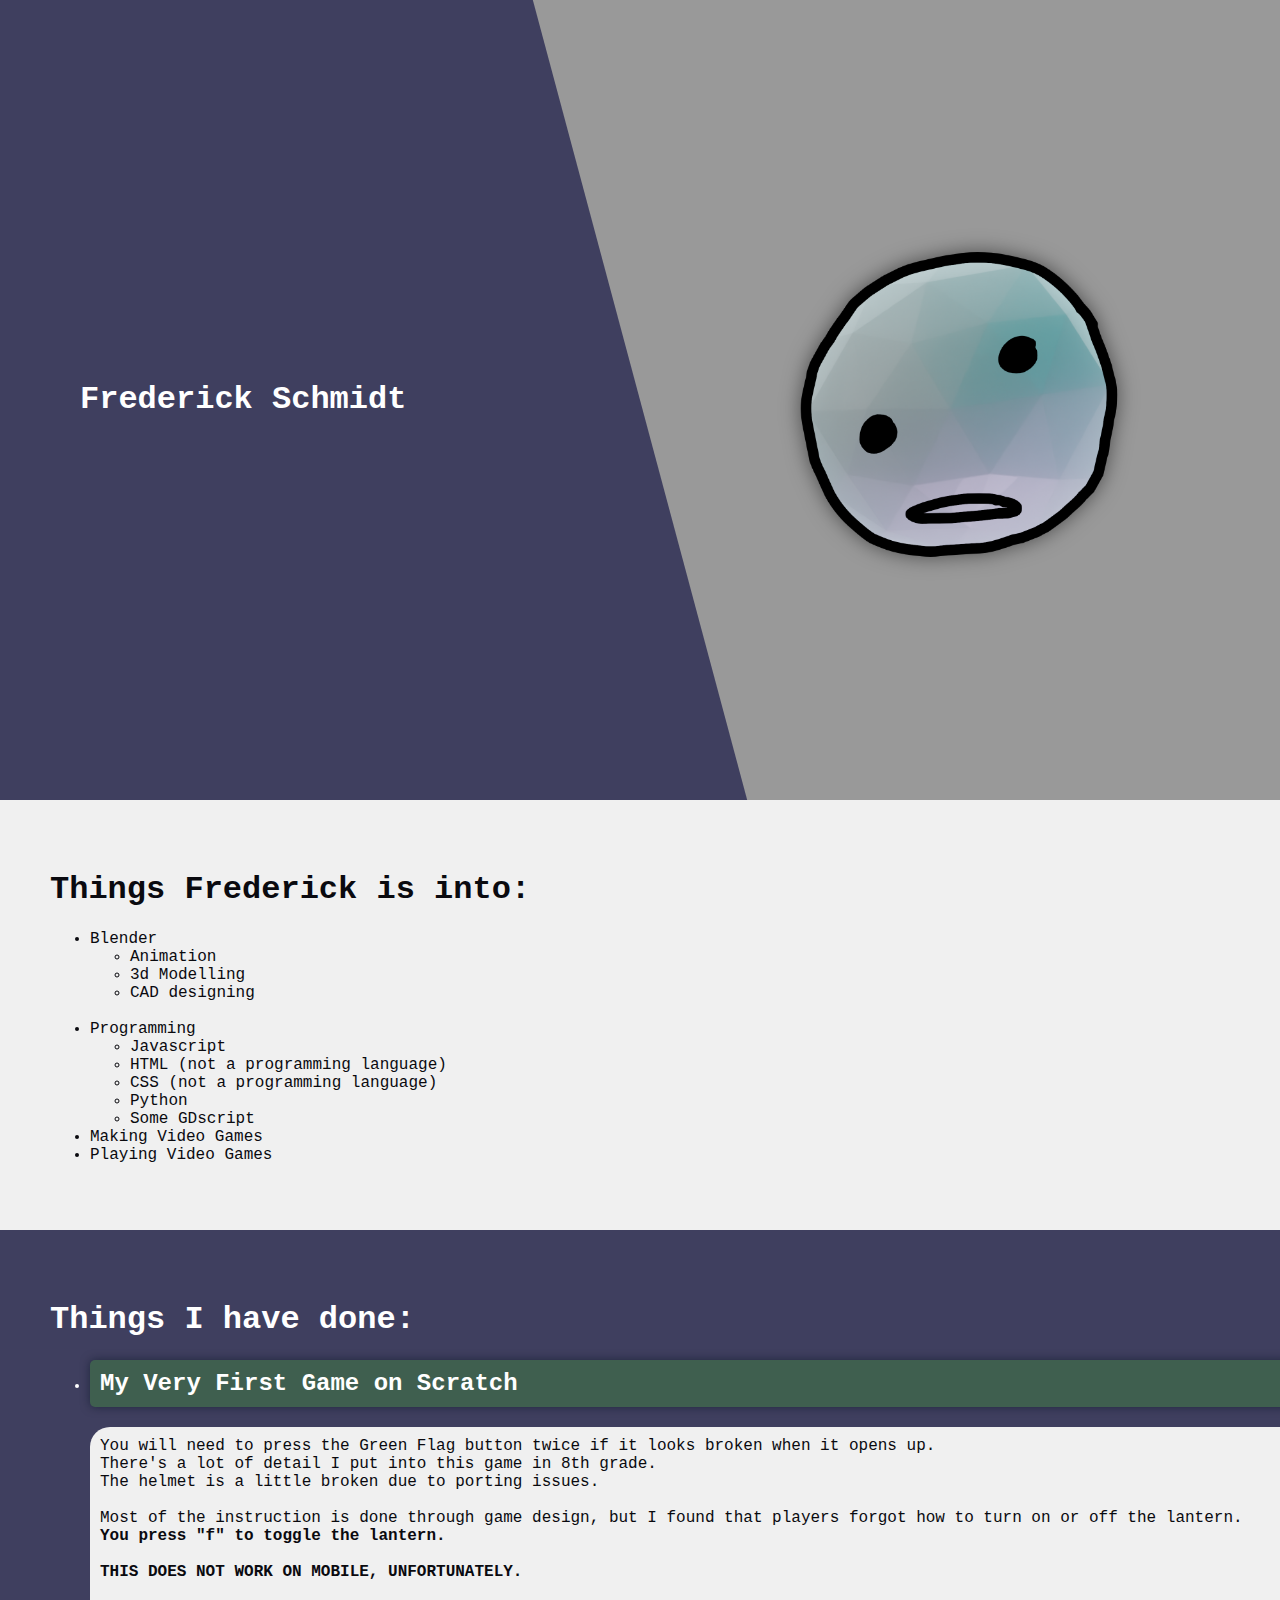
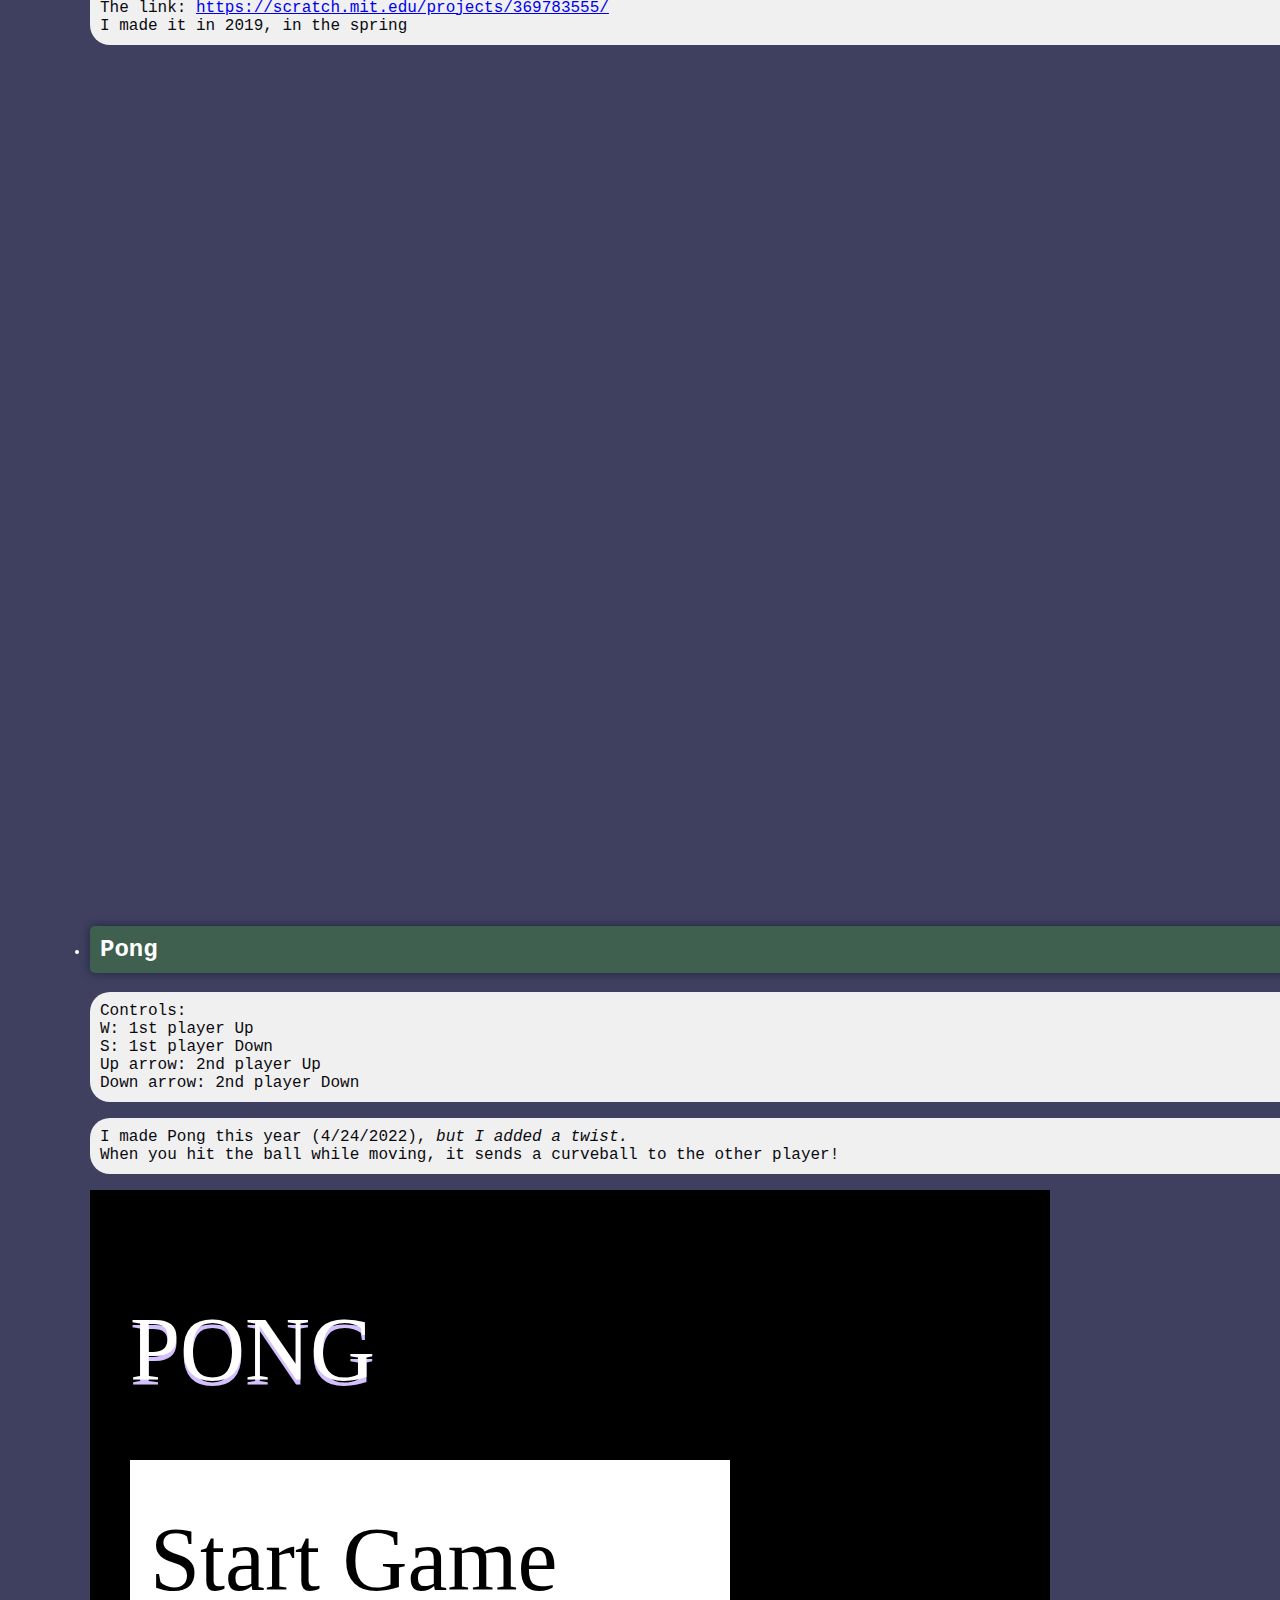
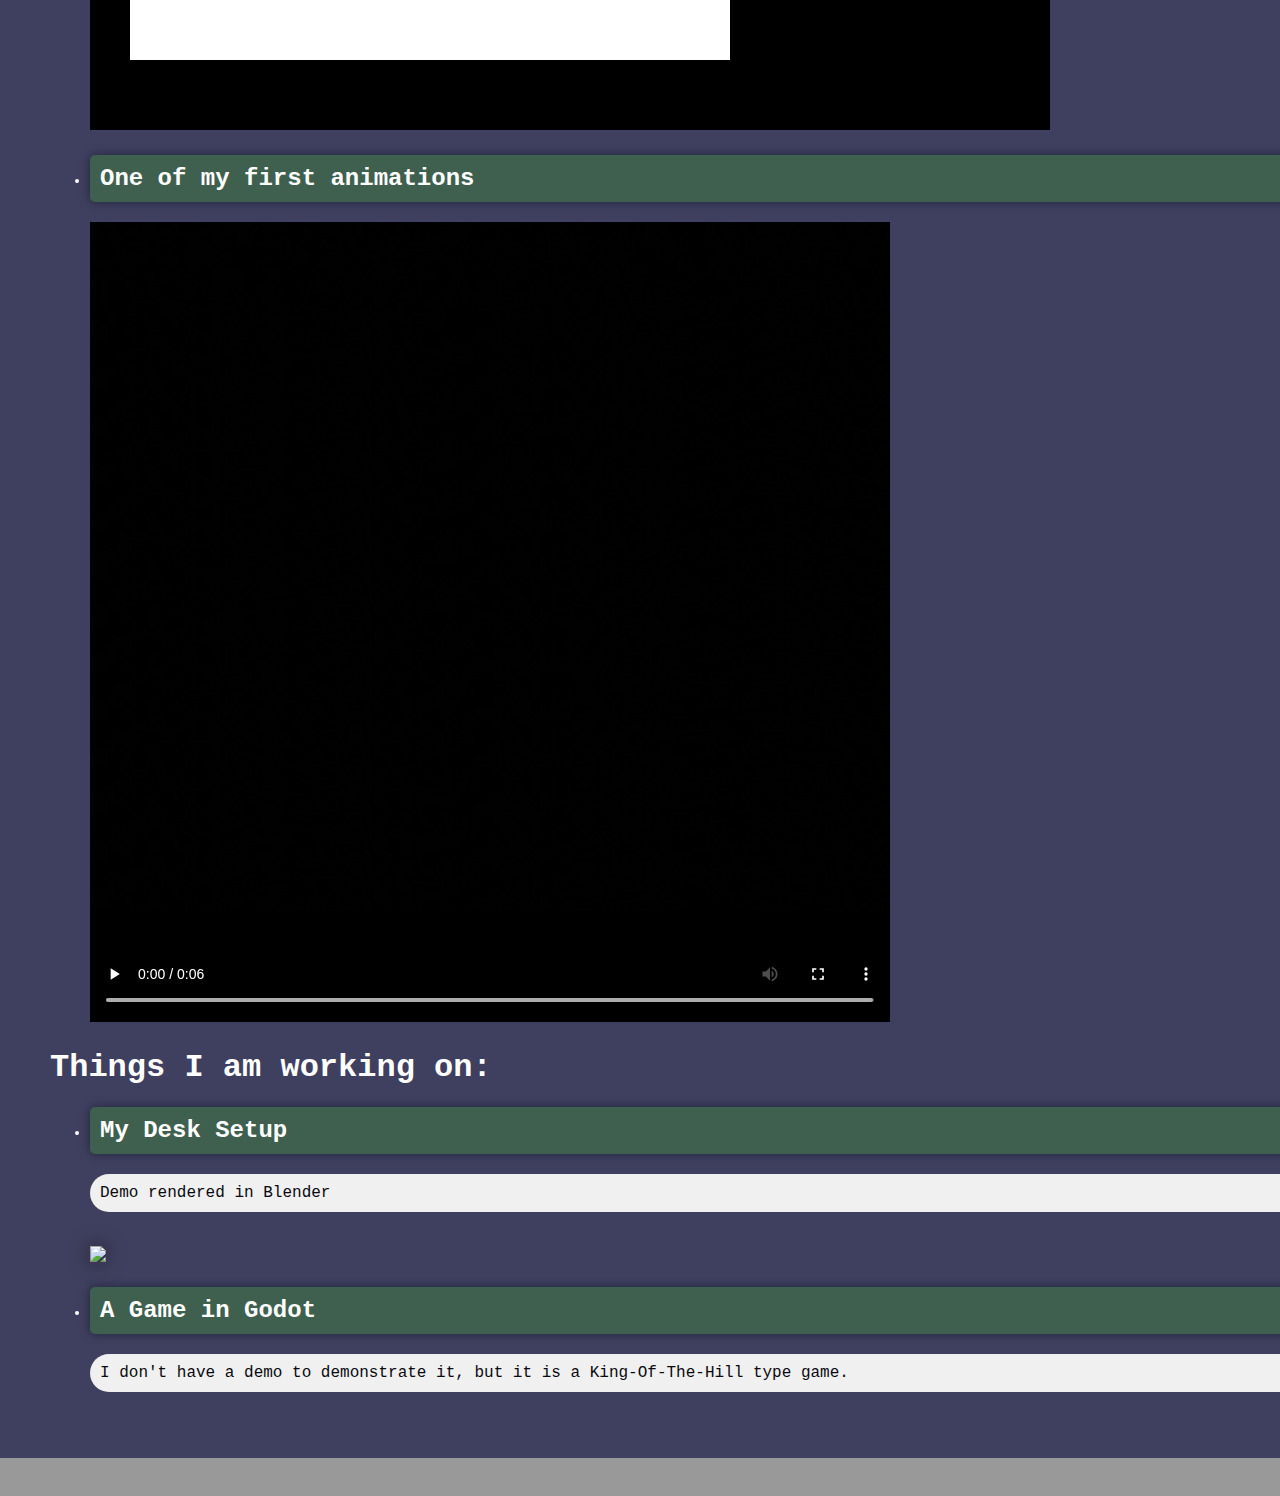
==== index.html @ 64107d8c "added back scratch game" ====
<!--
BY FREDERICK SCHMIDT
+=================================+
||  https://bit2death.github.io/  ||
+=================================+

GNU GENERAL PUBLIC LICENSE
   Version 3, 29 June 2007
-->

<!DOCTYPE html>
<html>
<head>
  <meta charset="UTF-8">
  <title>Frederick Schmidt's Webpage</title>
  <style>
  body{
    font-family: monospace, sans-serif, Arial;
    background-color: #999;
    color: #fff;
    margin: 0;
  }
  /*
  div, h1, h2, h3, p{
    box-shadow: 0px 0px 10px rgba(0, 0, 0, .3);
    border: 1px solid #777;
    padding: 10px;
  }
  */
  #top{
    display: grid;
    position: relative;
    grid-template-columns: 50% 50%;
    height: 800px;
  }
  #middle{
    position: relative;
    width: 100%;
    color: #0a0a0f;
    background-color: #f0f0f0;
    padding: 50px;
  }
  #bottom{
    width: 100%;
    padding: 50px;
    background-color: #3f3f5f;
  }
  .skew{
    transform: skew(15deg, 0)
  }
  .unskew{
    transform: skew(-15deg, 0);
  }
  .left{
    display: flex;
    background-color: #3f3f5f;
    transform: skew(15deg, 0);
    margin-left: -180px;
    padding-left: 260px;
    align-items: center;
  }
  #top .left{
    animation-name: slide-in-left;
    animation-timing-function: ease-out;
    animation-duration: 1.5s;
  }

  @keyframes slide-in-left{
    0%{transform: translateX(-100%) skew(0deg);}
    100%{transform: translateX(0) skew(15deg);}
  }

  #image{
    display: flex;
    flex-direction: column;
    justify-content: center;
    align-items: center;
  }
  p{
    background-color: #f0f0f0;
    border-radius: 20px;
    padding: 10px;
    color: #0a0a0f;
  }
  img{
    width: 100%;
    filter: drop-shadow(0px 0px 10px rgba(0, 0, 0, 0.5));
  }
  iframe{
    width: 970px;
    height: 840px;
  }
  @media only screen and (max-width: 1160px){
    iframe{
      position: relative;
      left: 0;
      width: 100%;
    }
  }

  video{
    width: 800px;
    height: 800px;
  }
  h2{
    background-color: #3f5f4f;
    padding: 10px;
    border-radius: 5px;
    box-shadow: 0px 0px 10px rgba(0, 15, 30, 0.5);
  }
  #image img{
    width: 50%;
  }
  #Desk{
    width: 500px;
  }
  #CanvasPong{
  }
  </style>
</head>
<body onload="init()">
  <div id="top">
    <div class="skew left">
    <div class="unskew">
      <h1>Frederick Schmidt</h1>
    </div>
  </div>
  <div id="image">
    <img src="Images/fred_pfp.png" alt="Frederick's PFP">
  </div>
</div>
<div id="middle">
<h1>Things Frederick is into:</h1>
<ul>
  <li>Blender
    <ul>
      <li>Animation</li>
      <li>3d Modelling</li>
      <li>CAD designing</li>
    </ul>
  </li>
  <br />
  <li>Programming
    <ul>
      <li>Javascript</li>
      <li>HTML (not a programming language)</li>
      <li>CSS (not a programming language)</li>
      <li>Python</li>
      <li>Some GDscript</li>
    </ul>
  </li>
  <li>Making Video Games</li>
  <li>Playing Video Games</li>
</ul>
</div>


<div id="bottom">
  <h1>Things I have done:</h1>
  <ul>
    <!--  I almost forgot about my first game.  It has so much stuff packed into it.  -->
    <li id="scratchGame">
      <h2>My Very First Game on Scratch</h2>
      <p>
        You will need to press the Green Flag button twice if it looks broken when it opens up.<br />
        There's a lot of detail I put into this game in 8th grade.<br />
        The helmet is a little broken due to porting issues.<br />
        <br />
        Most of the instruction is done through game design, but I found that players forgot how to turn on or off the lantern.<br />
        <b>You press "f" to toggle the lantern.</b><br /><br />
        <b>THIS DOES NOT WORK ON MOBILE, UNFORTUNATELY.</b><br /><br />
        The link: <a href="https://scratch.mit.edu/projects/369783555/">https://scratch.mit.edu/projects/369783555/</a>
        <br />
        I made it in 2019, in the spring
      </p>
      <iframe id="scratchGameiframe" src="https://scratch.mit.edu/projects/369783555/embed" allowtransparency="true" width="485" height="402" frameborder="0" scrolling="no" allowfullscreen></iframe>
      
    </li>
    <li>
      <h2>Pong</h2>
      <p>Controls:<br />
        W: 1st player Up<br />
        S: 1st player Down<br />
        Up arrow: 2nd player Up<br />
        Down arrow: 2nd player Down<br />
      </p>

      <p>I made Pong this year (4/24/2022), <i>but I added a twist.</i><br />
        When you hit the ball while moving, it sends a curveball to the other player!<br />
      </p>
      <div id="canvasDiv">
        <canvas id="CanvasPong">Canvas doesn't appear to be working.</canvas>
      </div>
    </li>
    <li>
      <h2>One of my first animations</h2>

      <video controls>
        <source src="Videos/DD.mp4" type="video/mp4">
          Your browser does not support the Video Tag
      </video>


    </li>
  </ul>

<h1>Things I am working on:</h1>
  <ul>
    <li>
      <h2>My Desk Setup</h2>
      <p>Demo rendered in Blender</p>
      <br />
      <img id="Desk"src="Images/New_Desktop_Setup.gif">
    </li>
    <li>
      <h2>A Game in Godot</h2>
      <p>I don't have a demo to demonstrate it, but it is a King-Of-The-Hill type game.</p>
    </li>
  </ul>


</div>
</li>
</div>
<script src="Scripts/pongScript.js"></script>
</body>
</html>
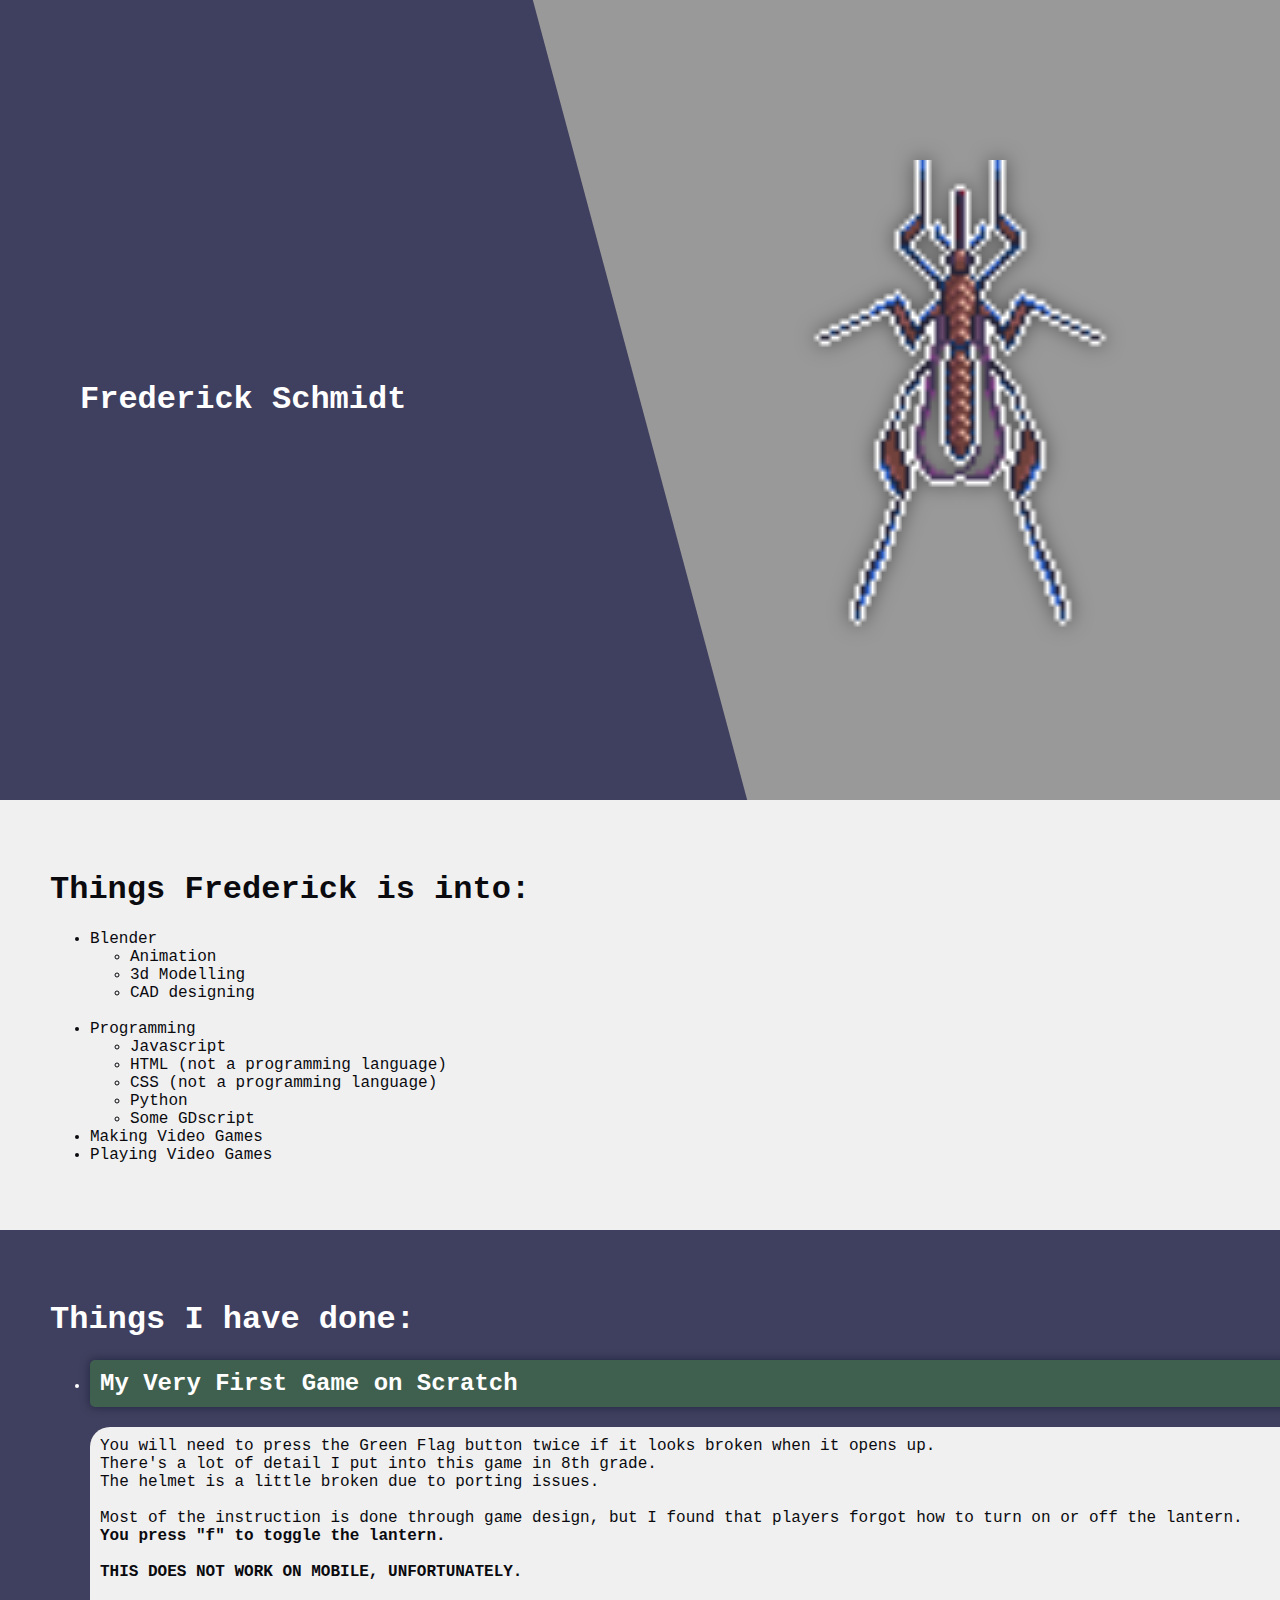
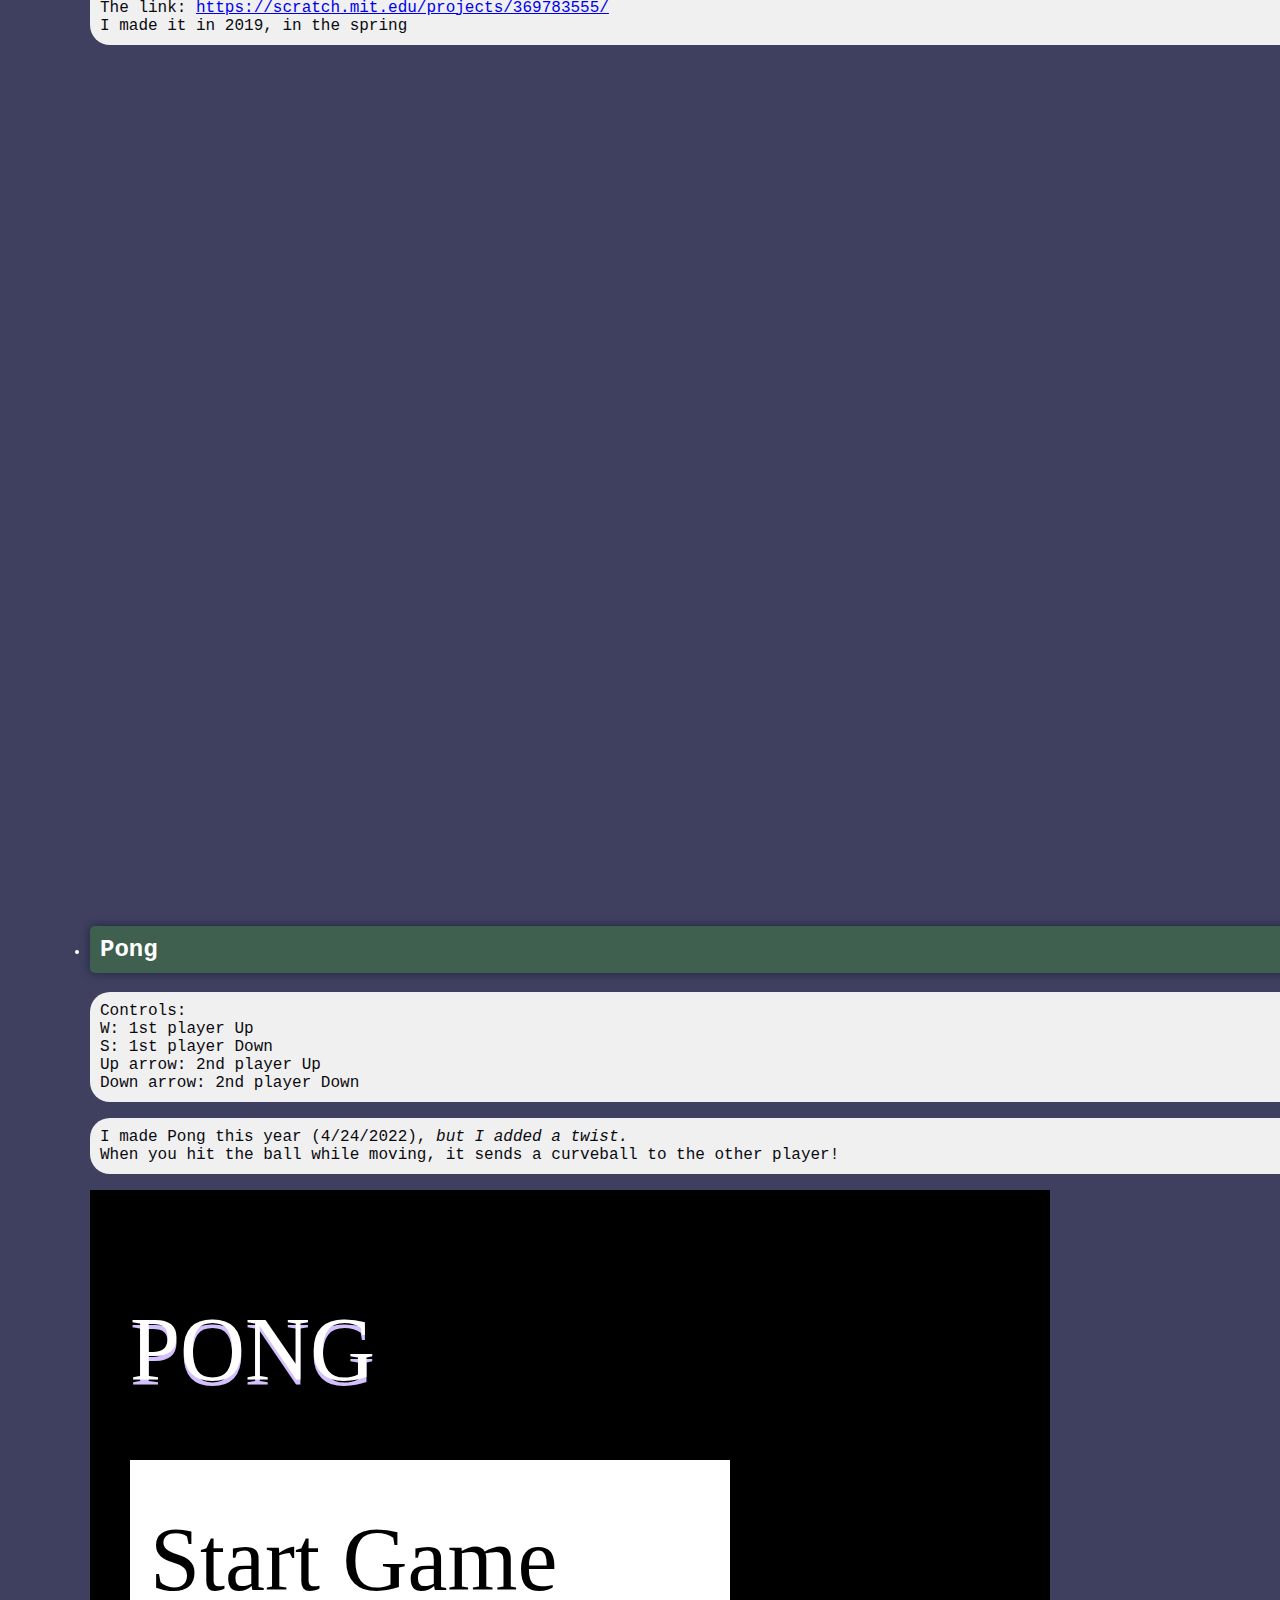
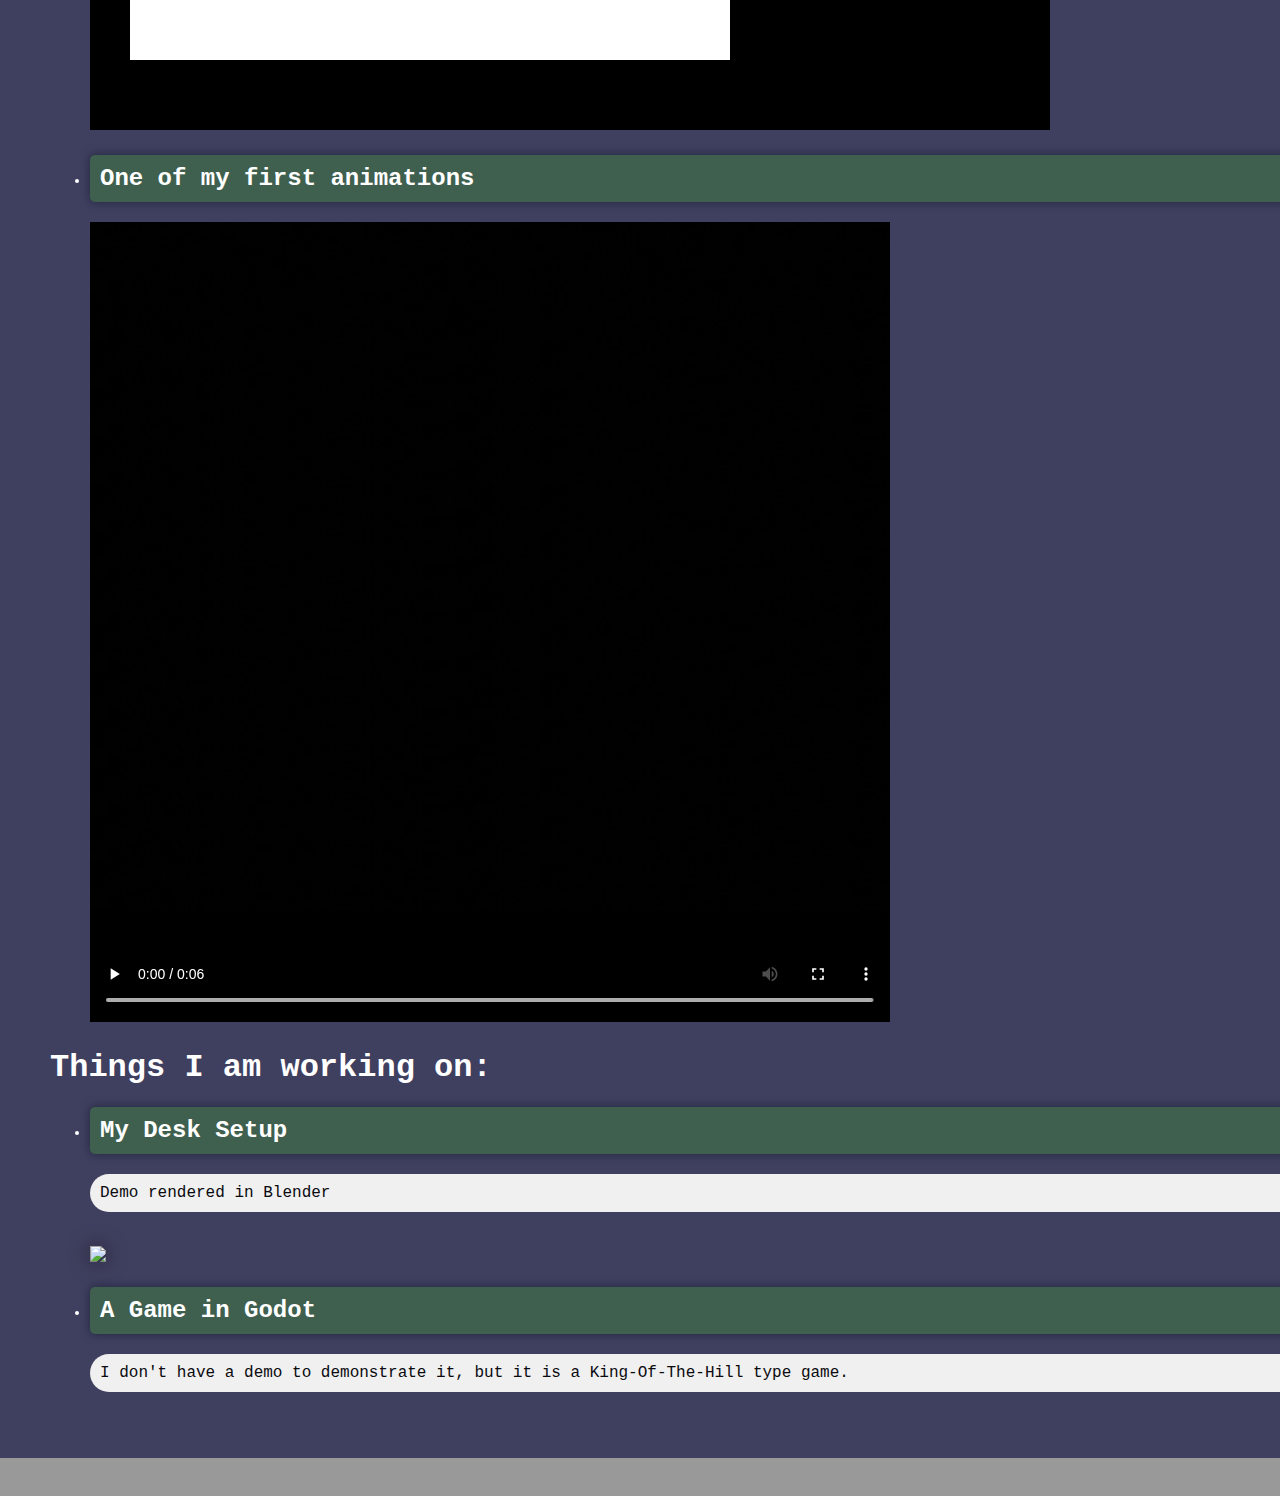
==== commit 9cda7979: "added mosquito png" ====
--- a/index.html
+++ b/index.html
@@ -114,7 +114,14 @@
   #Desk{
     width: 500px;
   }
-  #CanvasPong{
+  img{
+    image-rendering: -moz-crisp-edges;
+    image-rendering: optimize-contrast;
+    image-rendering: optimizeSpeed;
+    image-rendering: pixelated;
+    image-rendering: -o-crisp-edges;
+    image-rendering: -webkit-optimize-contrast;
+    -ms-interpolation-mode: nearest-neighbor;
   }
   </style>
 </head>
@@ -126,7 +133,7 @@
     </div>
   </div>
   <div id="image">
-    <img src="Images/fred_pfp.png" alt="Frederick's PFP">
+    <img src="Images/mosquito.png" alt="Frederick's PFP">
   </div>
 </div>
 <div id="middle">
@@ -174,7 +181,7 @@
         I made it in 2019, in the spring
       </p>
       <iframe id="scratchGameiframe" src="https://scratch.mit.edu/projects/369783555/embed" allowtransparency="true" width="485" height="402" frameborder="0" scrolling="no" allowfullscreen></iframe>
-      
+
     </li>
     <li>
       <h2>Pong</h2>
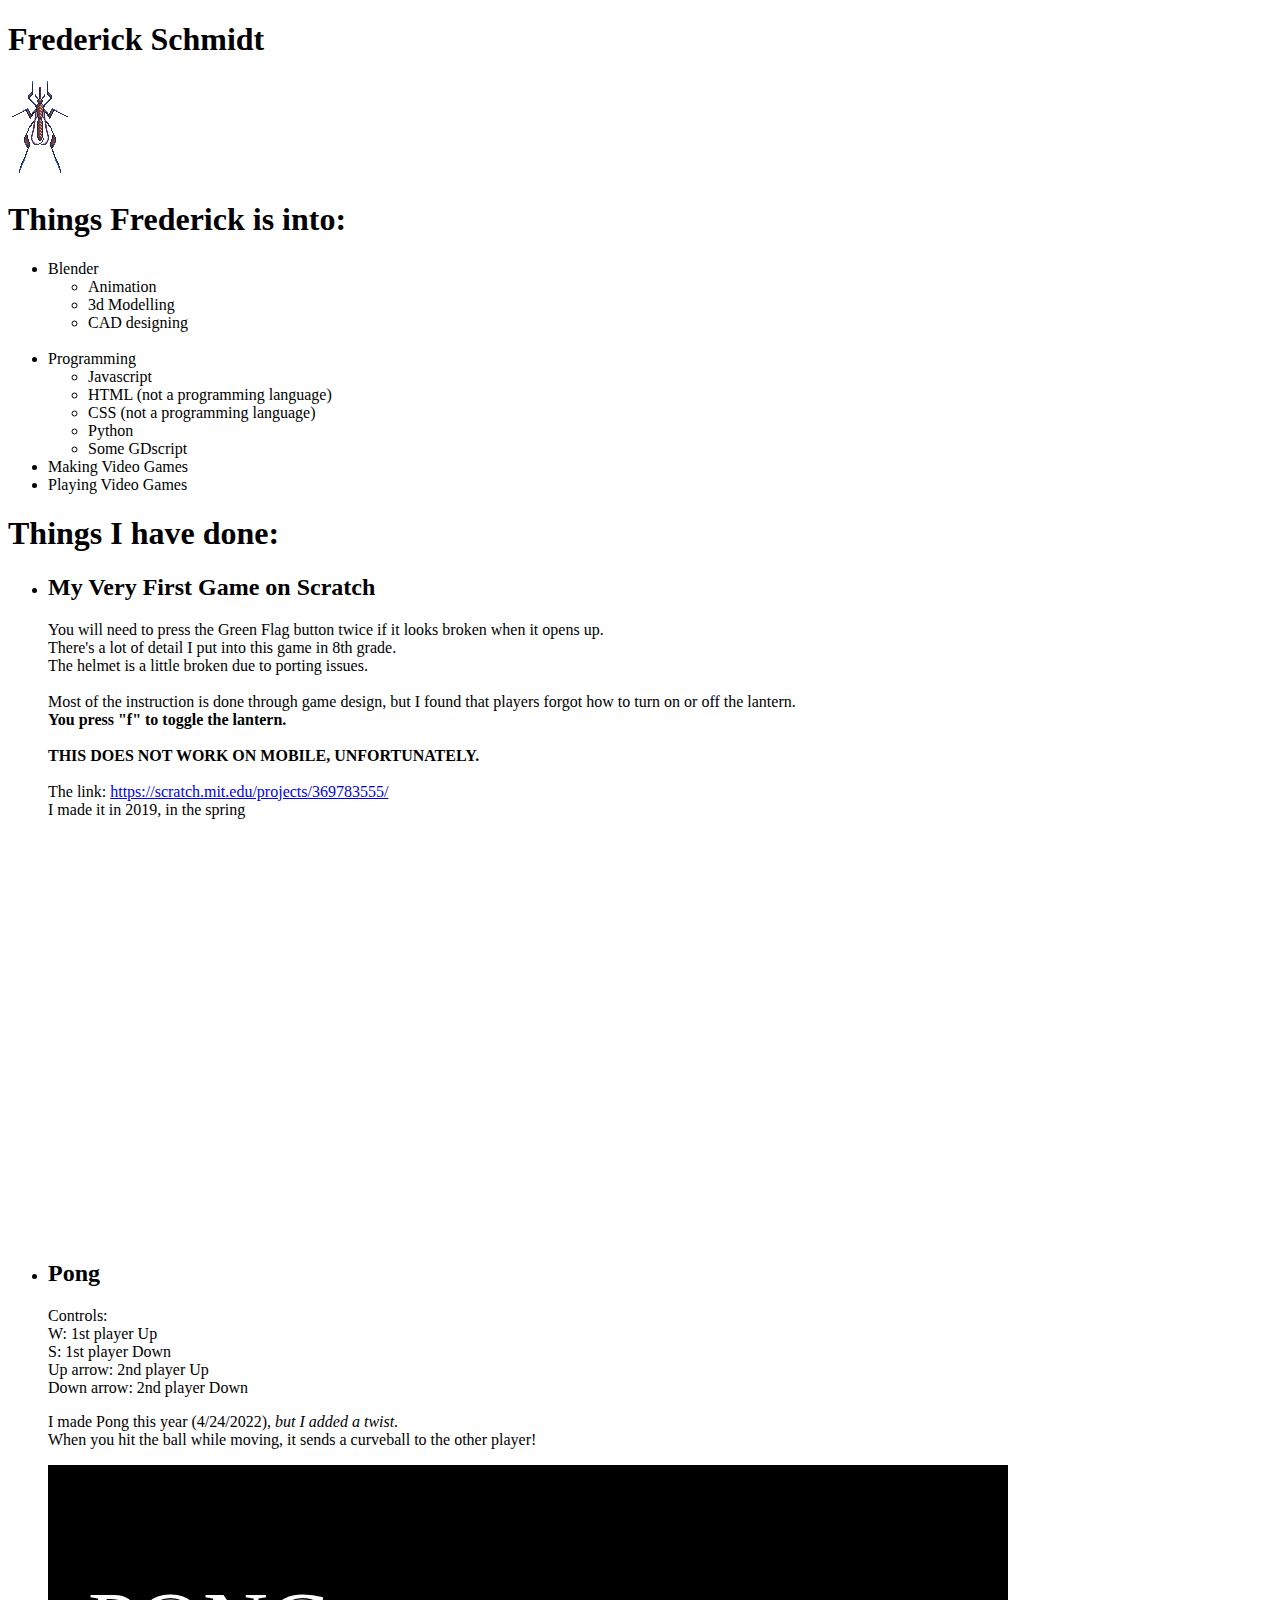
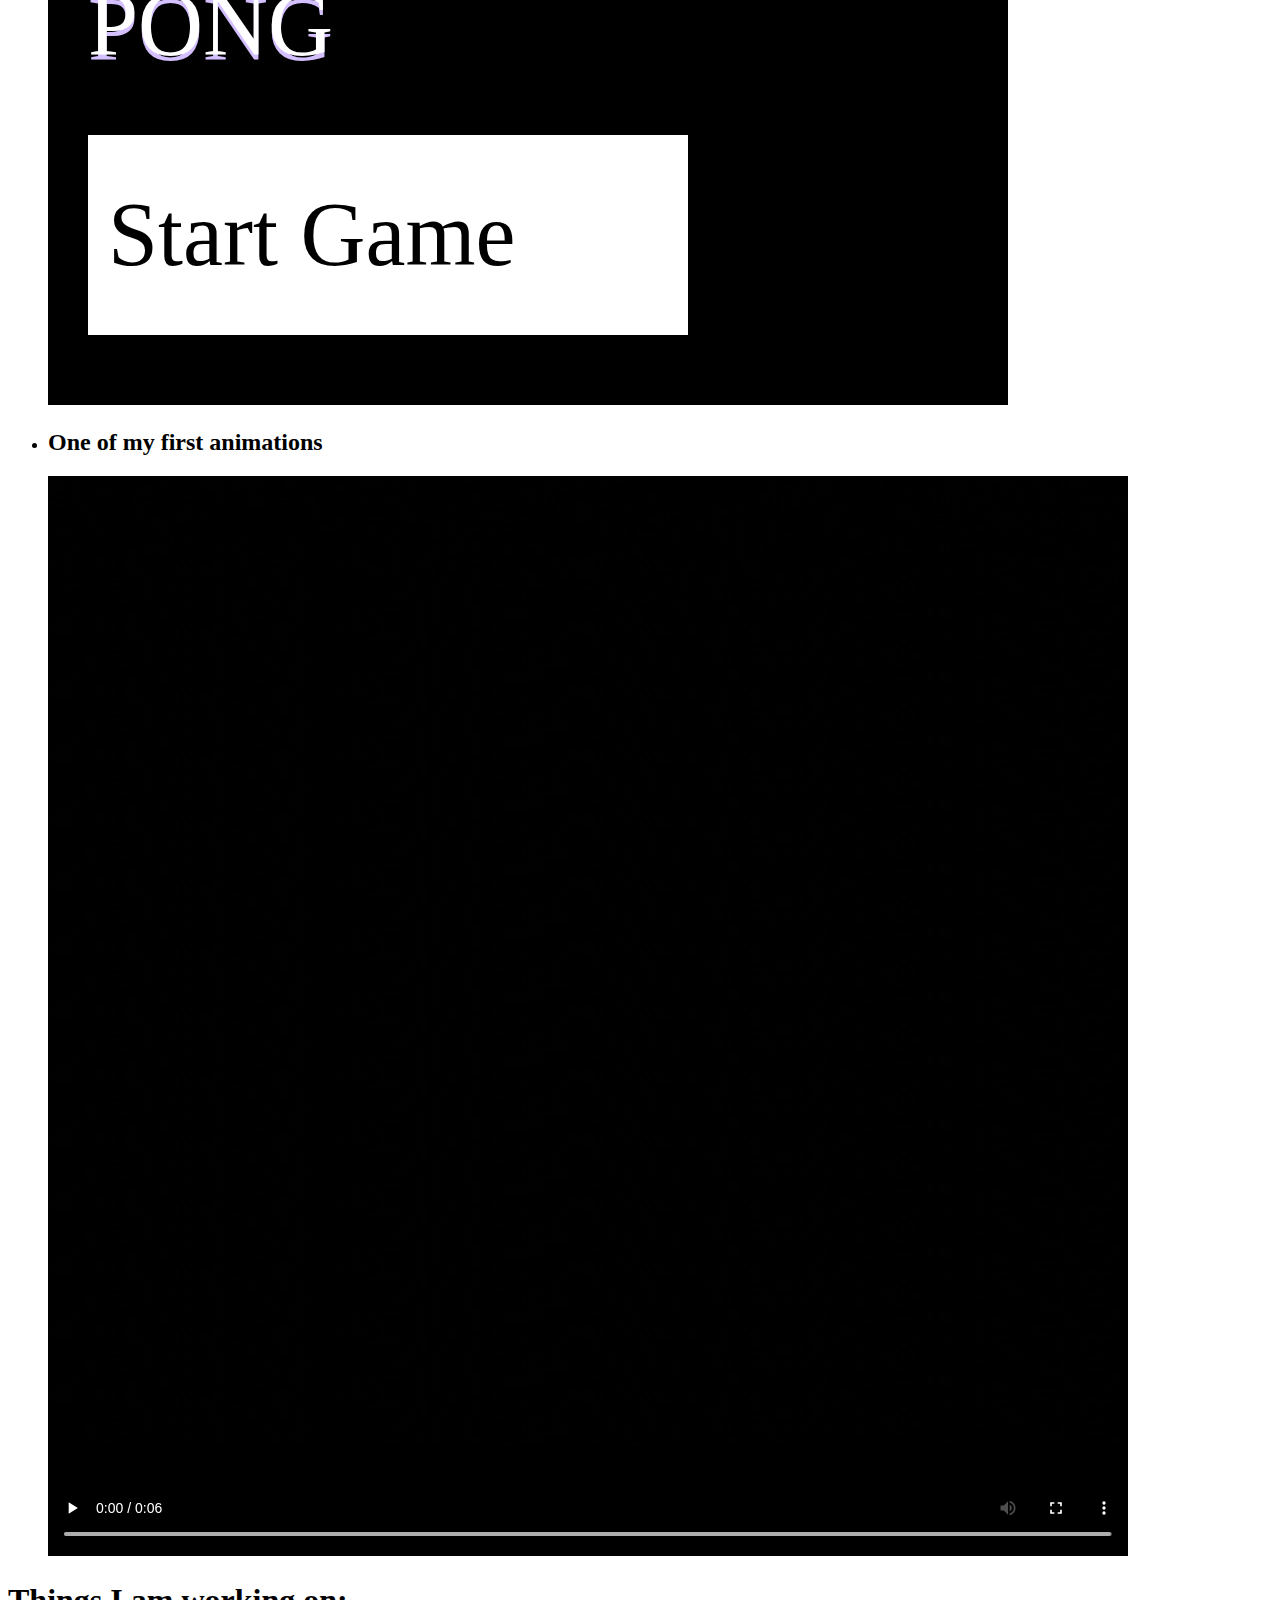
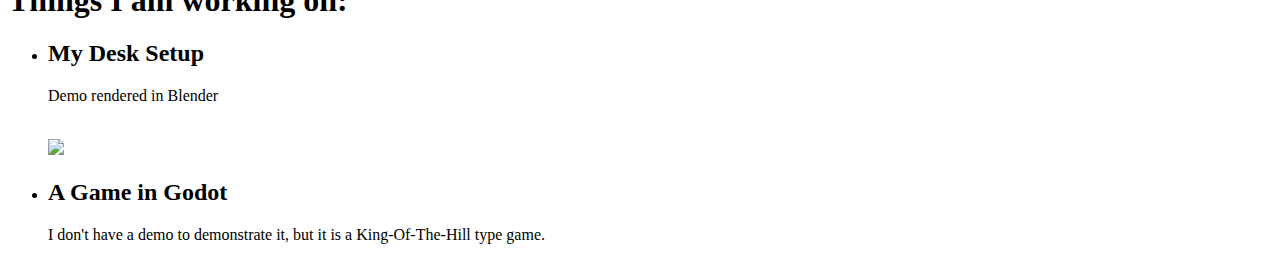
==== commit 6ed6f6db: "moved css to seperate file" ====
--- a/index.html
+++ b/index.html
@@ -13,117 +13,7 @@
 <head>
   <meta charset="UTF-8">
   <title>Frederick Schmidt's Webpage</title>
-  <style>
-  body{
-    font-family: monospace, sans-serif, Arial;
-    background-color: #999;
-    color: #fff;
-    margin: 0;
-  }
-  /*
-  div, h1, h2, h3, p{
-    box-shadow: 0px 0px 10px rgba(0, 0, 0, .3);
-    border: 1px solid #777;
-    padding: 10px;
-  }
-  */
-  #top{
-    display: grid;
-    position: relative;
-    grid-template-columns: 50% 50%;
-    height: 800px;
-  }
-  #middle{
-    position: relative;
-    width: 100%;
-    color: #0a0a0f;
-    background-color: #f0f0f0;
-    padding: 50px;
-  }
-  #bottom{
-    width: 100%;
-    padding: 50px;
-    background-color: #3f3f5f;
-  }
-  .skew{
-    transform: skew(15deg, 0)
-  }
-  .unskew{
-    transform: skew(-15deg, 0);
-  }
-  .left{
-    display: flex;
-    background-color: #3f3f5f;
-    transform: skew(15deg, 0);
-    margin-left: -180px;
-    padding-left: 260px;
-    align-items: center;
-  }
-  #top .left{
-    animation-name: slide-in-left;
-    animation-timing-function: ease-out;
-    animation-duration: 1.5s;
-  }
-
-  @keyframes slide-in-left{
-    0%{transform: translateX(-100%) skew(0deg);}
-    100%{transform: translateX(0) skew(15deg);}
-  }
-
-  #image{
-    display: flex;
-    flex-direction: column;
-    justify-content: center;
-    align-items: center;
-  }
-  p{
-    background-color: #f0f0f0;
-    border-radius: 20px;
-    padding: 10px;
-    color: #0a0a0f;
-  }
-  img{
-    width: 100%;
-    filter: drop-shadow(0px 0px 10px rgba(0, 0, 0, 0.5));
-  }
-  iframe{
-    width: 970px;
-    height: 840px;
-  }
-  @media only screen and (max-width: 1160px){
-    iframe{
-      position: relative;
-      left: 0;
-      width: 100%;
-    }
-  }
-
-  video{
-    width: 800px;
-    height: 800px;
-  }
-  h2{
-    background-color: #3f5f4f;
-    padding: 10px;
-    border-radius: 5px;
-    box-shadow: 0px 0px 10px rgba(0, 15, 30, 0.5);
-  }
-  #image img{
-    width: 50%;
-  }
-  #Desk{
-    width: 500px;
-  }
-  img{
-    image-rendering: -moz-crisp-edges;
-    image-rendering: optimize-contrast;
-    image-rendering: optimizeSpeed;
-    image-rendering: pixelated;
-    image-rendering: -o-crisp-edges;
-    image-rendering: -webkit-optimize-contrast;
-    -ms-interpolation-mode: nearest-neighbor;
-  }
-  </style>
+  <style src="style.css"></style>
 </head>
 <body onload="init()">
   <div id="top">
@@ -133,7 +23,7 @@
     </div>
   </div>
   <div id="image">
-    <img src="Images/mosquito.png" alt="Frederick's PFP">
+    <img src="Images/mosquito.png" alt="Mosquito">
   </div>
 </div>
 <div id="middle">
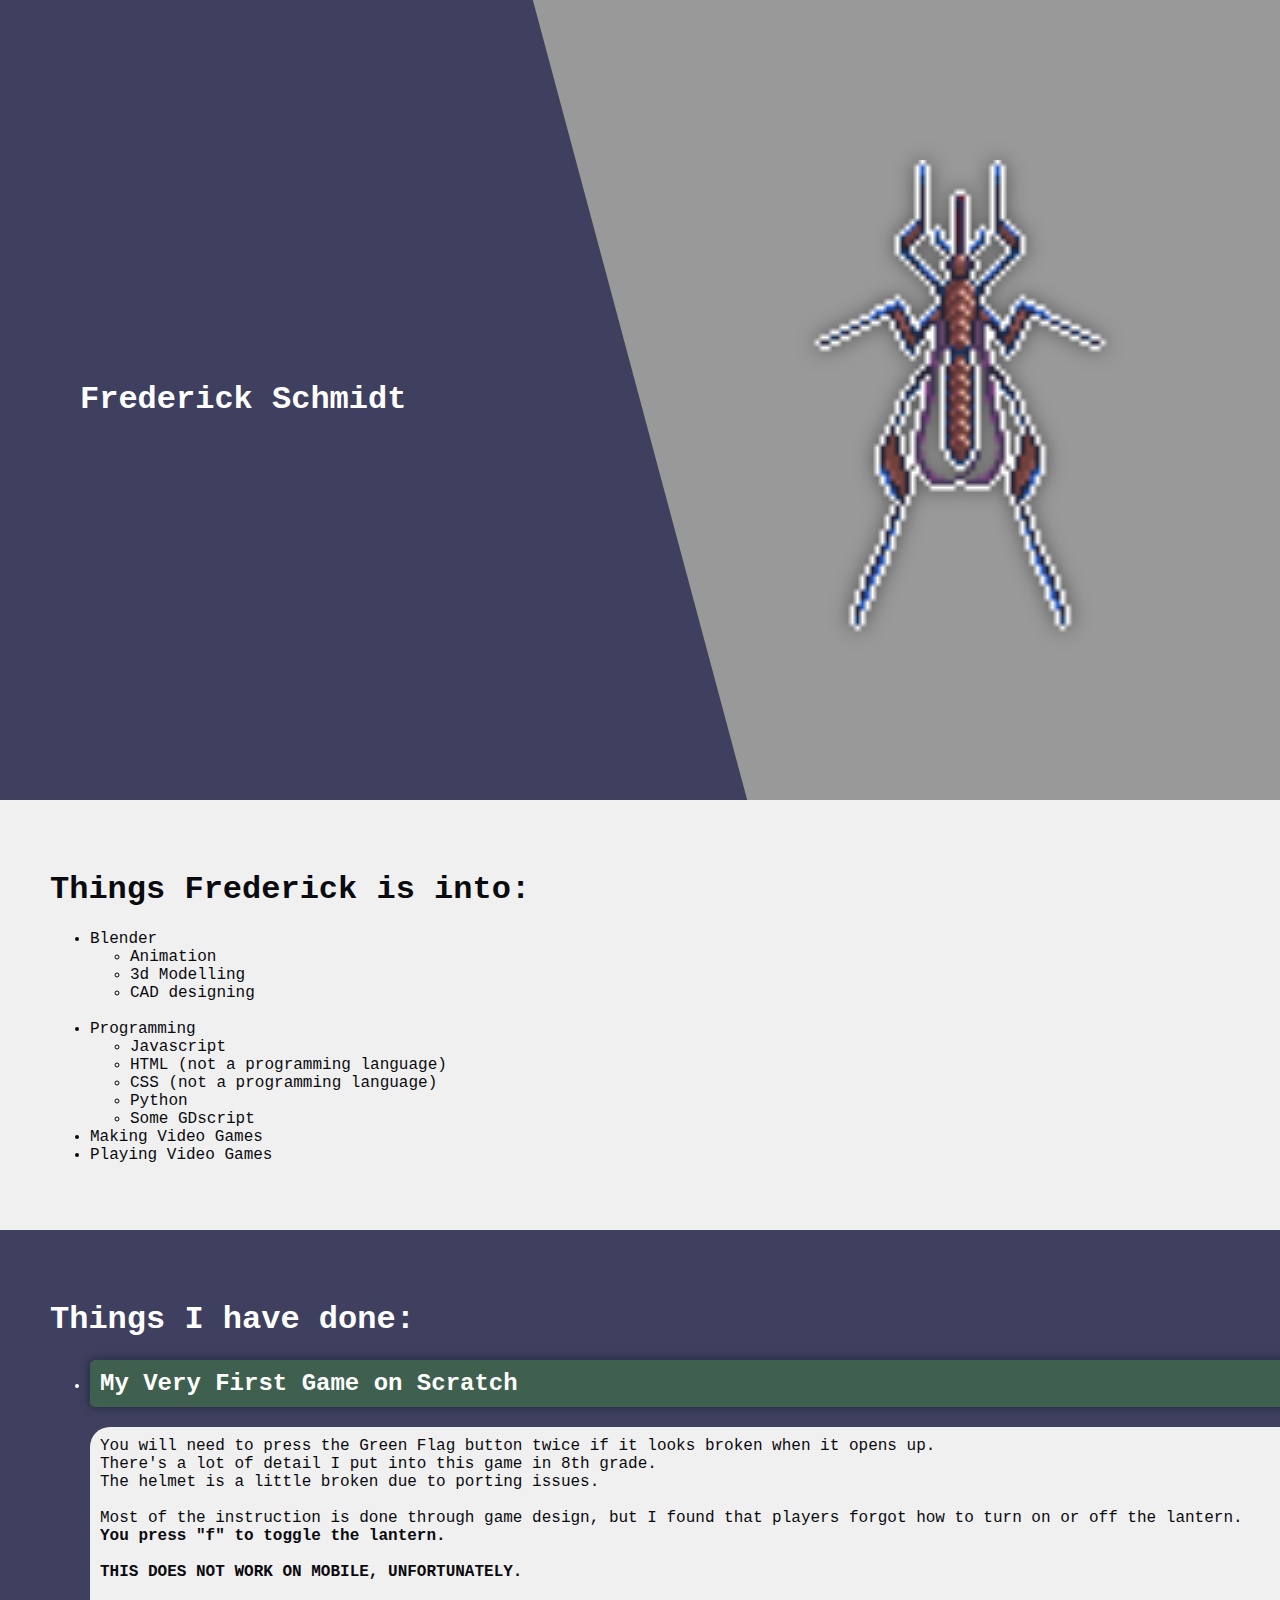
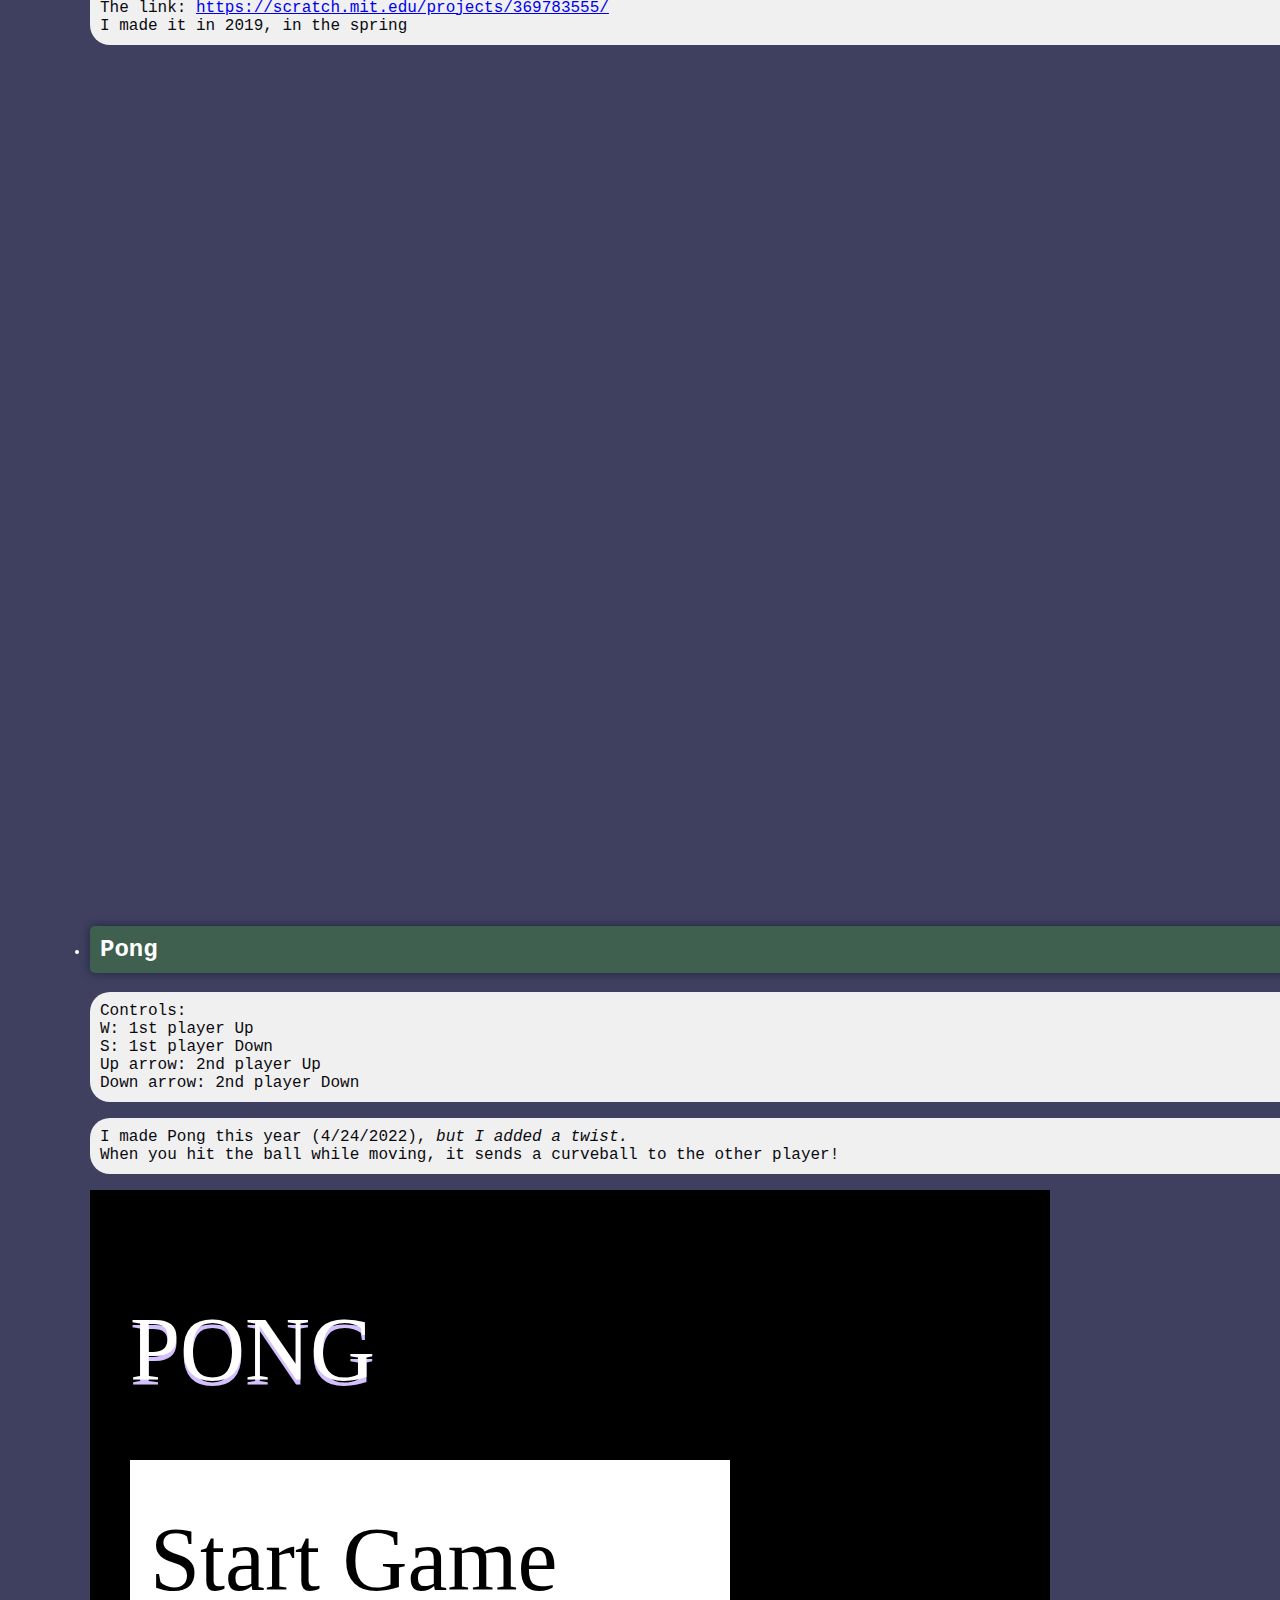
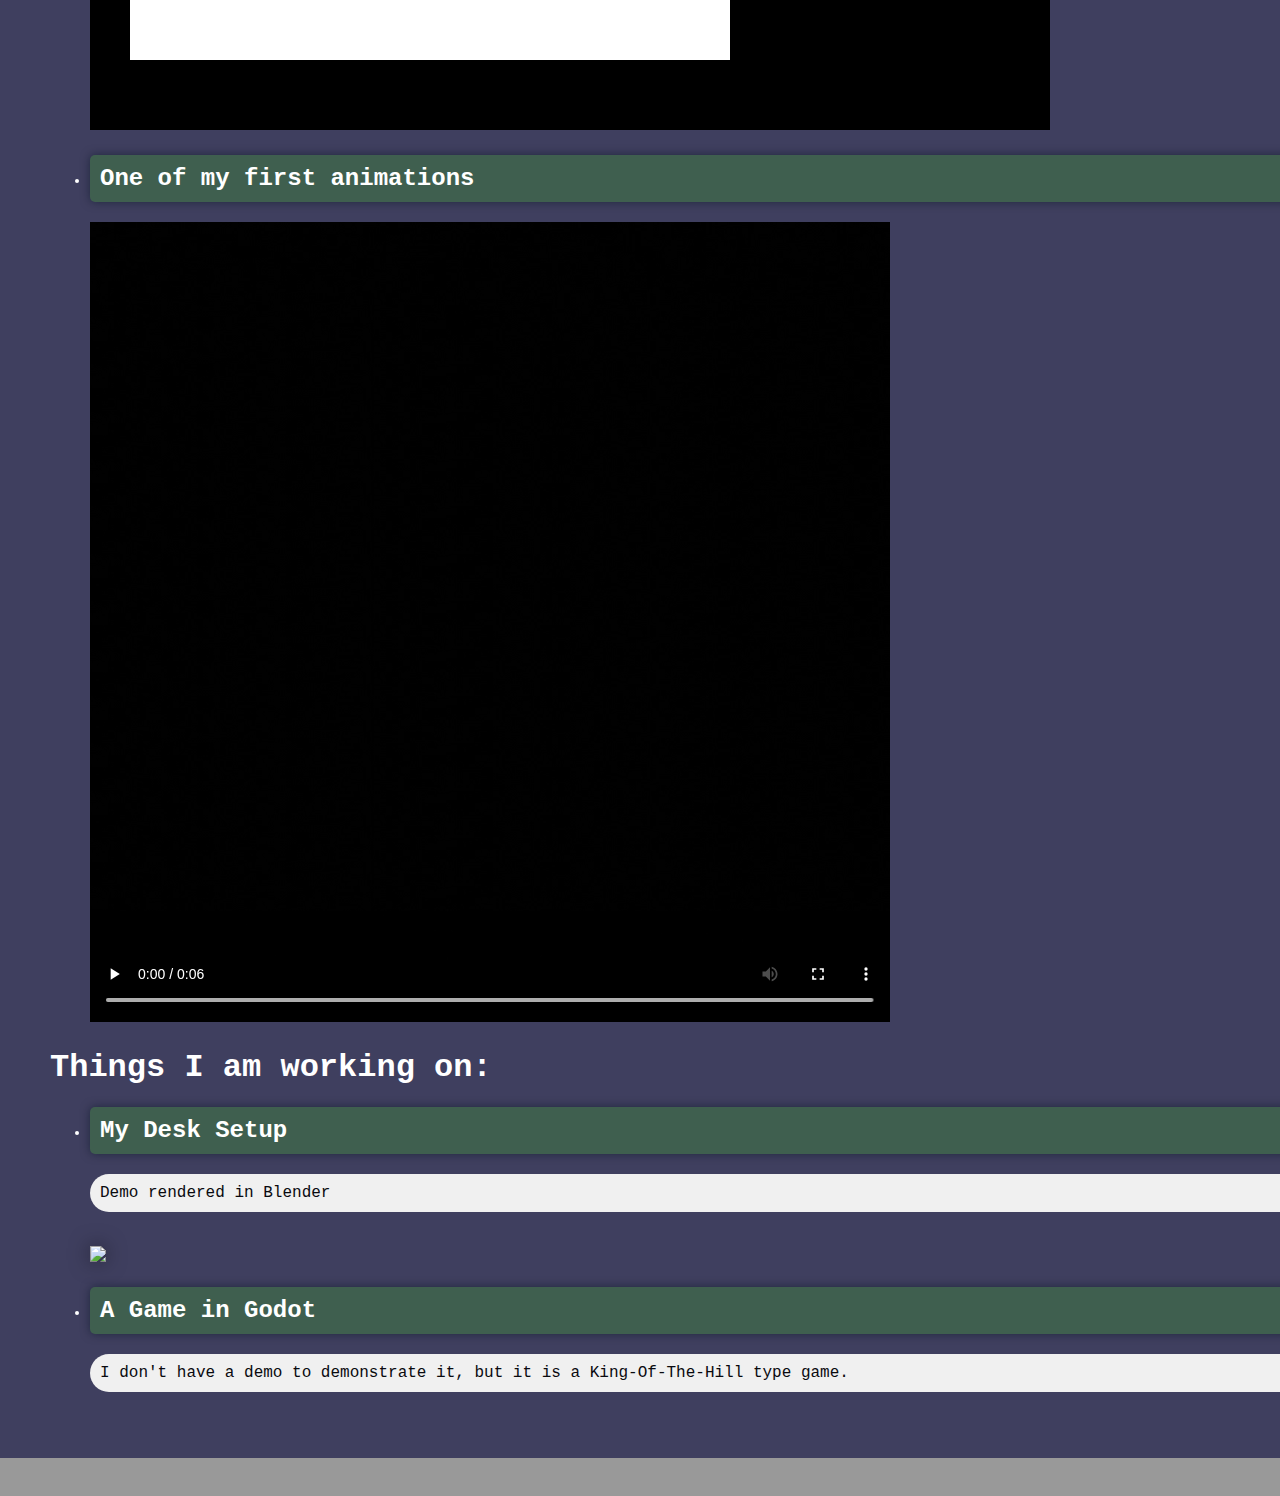
==== commit 3bdbb2b0: "used correct tag for css link" ====
--- a/index.html
+++ b/index.html
@@ -13,7 +13,7 @@
 <head>
   <meta charset="UTF-8">
   <title>Frederick Schmidt's Webpage</title>
-  <style src="style.css"></style>
+  <link href="style.css" rel="stylesheet" type="text/css"></link>
 </head>
 <body onload="init()">
   <div id="top">
--- a/style.css
+++ b/style.css
@@ -0,0 +1,107 @@
+body{
+  font-family: monospace, sans-serif, Arial;
+  background-color: #999;
+  color: #fff;
+  margin: 0;
+}
+/*
+div, h1, h2, h3, p{
+  box-shadow: 0px 0px 10px rgba(0, 0, 0, .3);
+  border: 1px solid #777;
+  padding: 10px;
+}
+*/
+#top{
+  display: grid;
+  position: relative;
+  grid-template-columns: 50% 50%;
+  height: 800px;
+}
+#middle{
+  position: relative;
+  width: 100%;
+  color: #0a0a0f;
+  background-color: #f0f0f0;
+  padding: 50px;
+}
+#bottom{
+  width: 100%;
+  padding: 50px;
+  background-color: #3f3f5f;
+}
+.skew{
+  transform: skew(15deg, 0)
+}
+.unskew{
+  transform: skew(-15deg, 0);
+}
+.left{
+  display: flex;
+  background-color: #3f3f5f;
+  transform: skew(15deg, 0);
+  margin-left: -180px;
+  padding-left: 260px;
+  align-items: center;
+}
+#top .left{
+  animation-name: slide-in-left;
+  animation-timing-function: ease-out;
+  animation-duration: 1.5s;
+}
+
+@keyframes slide-in-left{
+  0%{transform: translateX(-100%) skew(0deg);}
+  100%{transform: translateX(0) skew(15deg);}
+}
+
+#image{
+  display: flex;
+  flex-direction: column;
+  justify-content: center;
+  align-items: center;
+}
+p{
+  background-color: #f0f0f0;
+  border-radius: 20px;
+  padding: 10px;
+  color: #0a0a0f;
+}
+img{
+  width: 100%;
+  filter: drop-shadow(0px 0px 10px rgba(0, 0, 0, 0.5));
+  image-rendering: -moz-crisp-edges;
+  image-rendering: optimize-contrast;
+  image-rendering: optimizeSpeed;
+  image-rendering: pixelated;
+  image-rendering: -o-crisp-edges;
+  image-rendering: -webkit-optimize-contrast;
+  -ms-interpolation-mode: nearest-neighbor;
+}
+iframe{
+  width: 970px;
+  height: 840px;
+}
+@media only screen and (max-width: 1160px){
+  iframe{
+    position: relative;
+    left: 0;
+    width: 100%;
+  }
+}
+
+video{
+  width: 800px;
+  height: 800px;
+}
+h2{
+  background-color: #3f5f4f;
+  padding: 10px;
+  border-radius: 5px;
+  box-shadow: 0px 0px 10px rgba(0, 15, 30, 0.5);
+}
+#image img{
+  width: 50%;
+}
+#Desk{
+  width: 500px;
+}
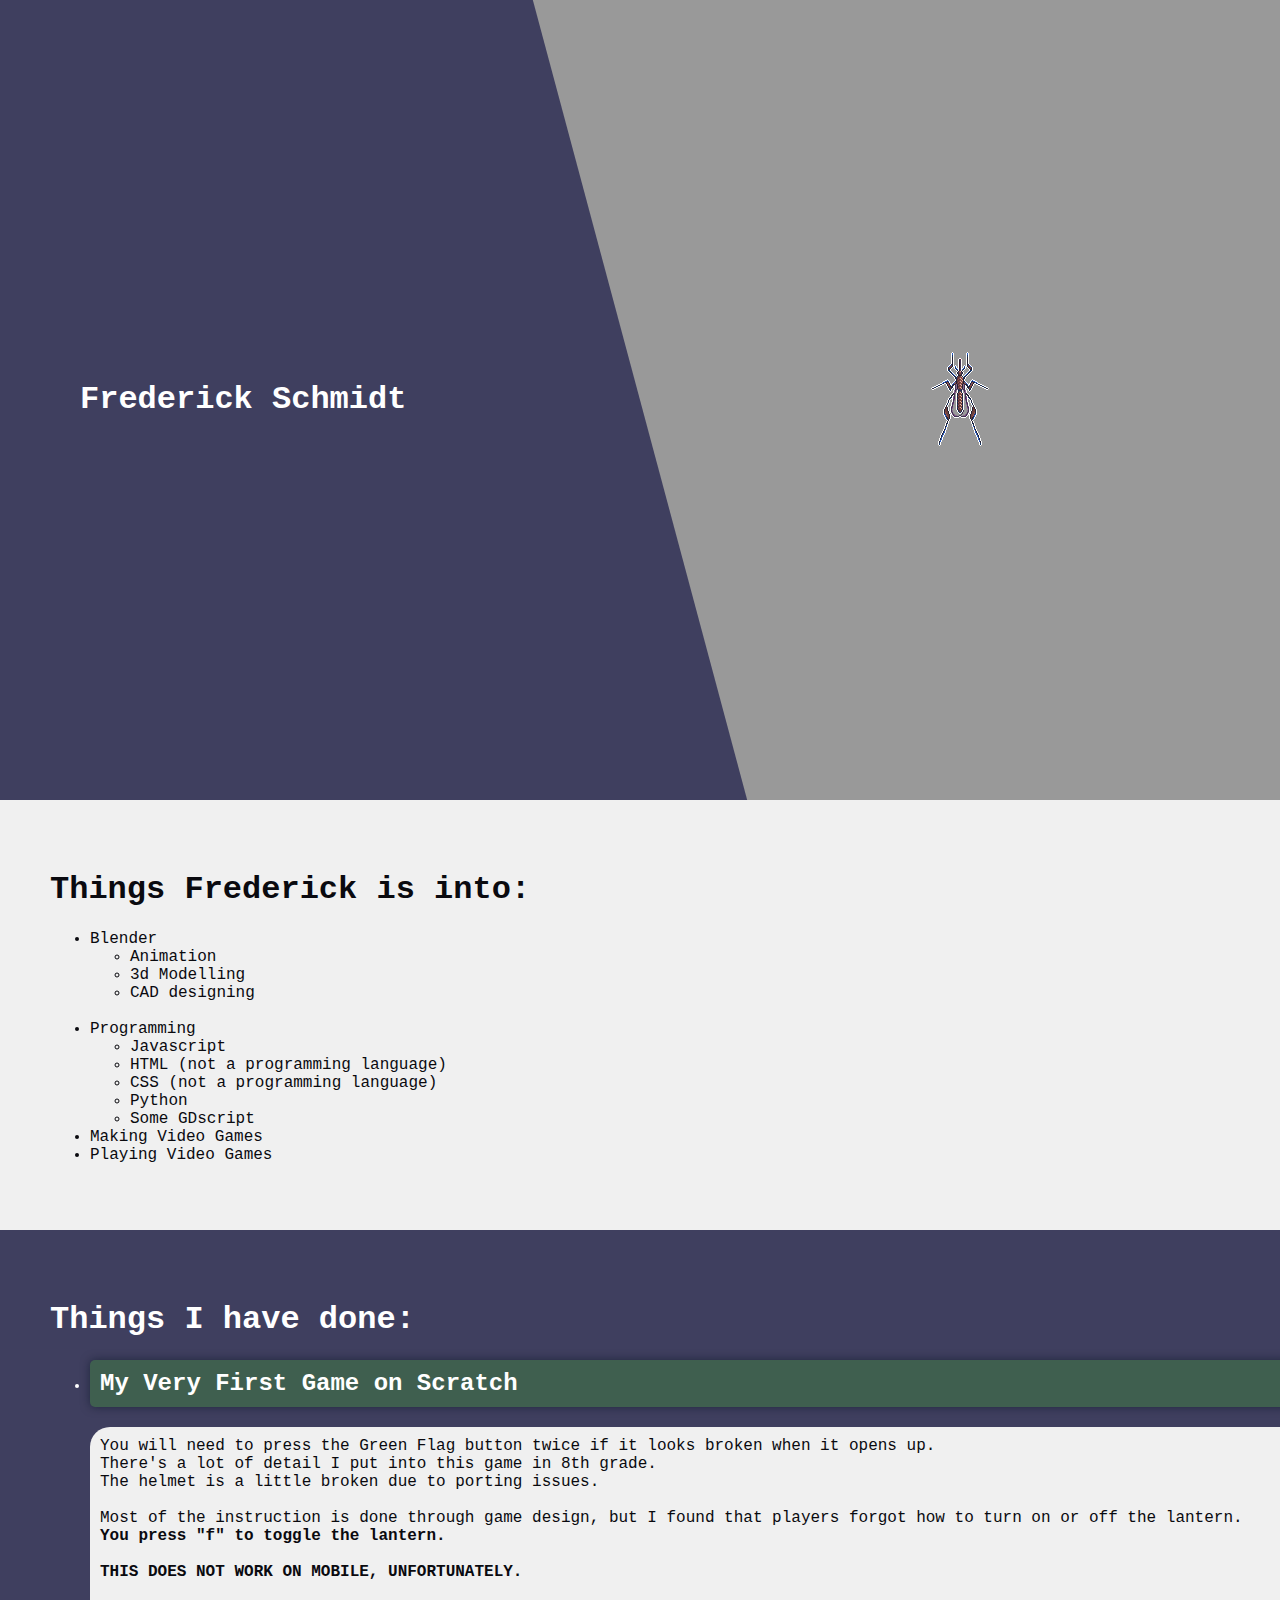
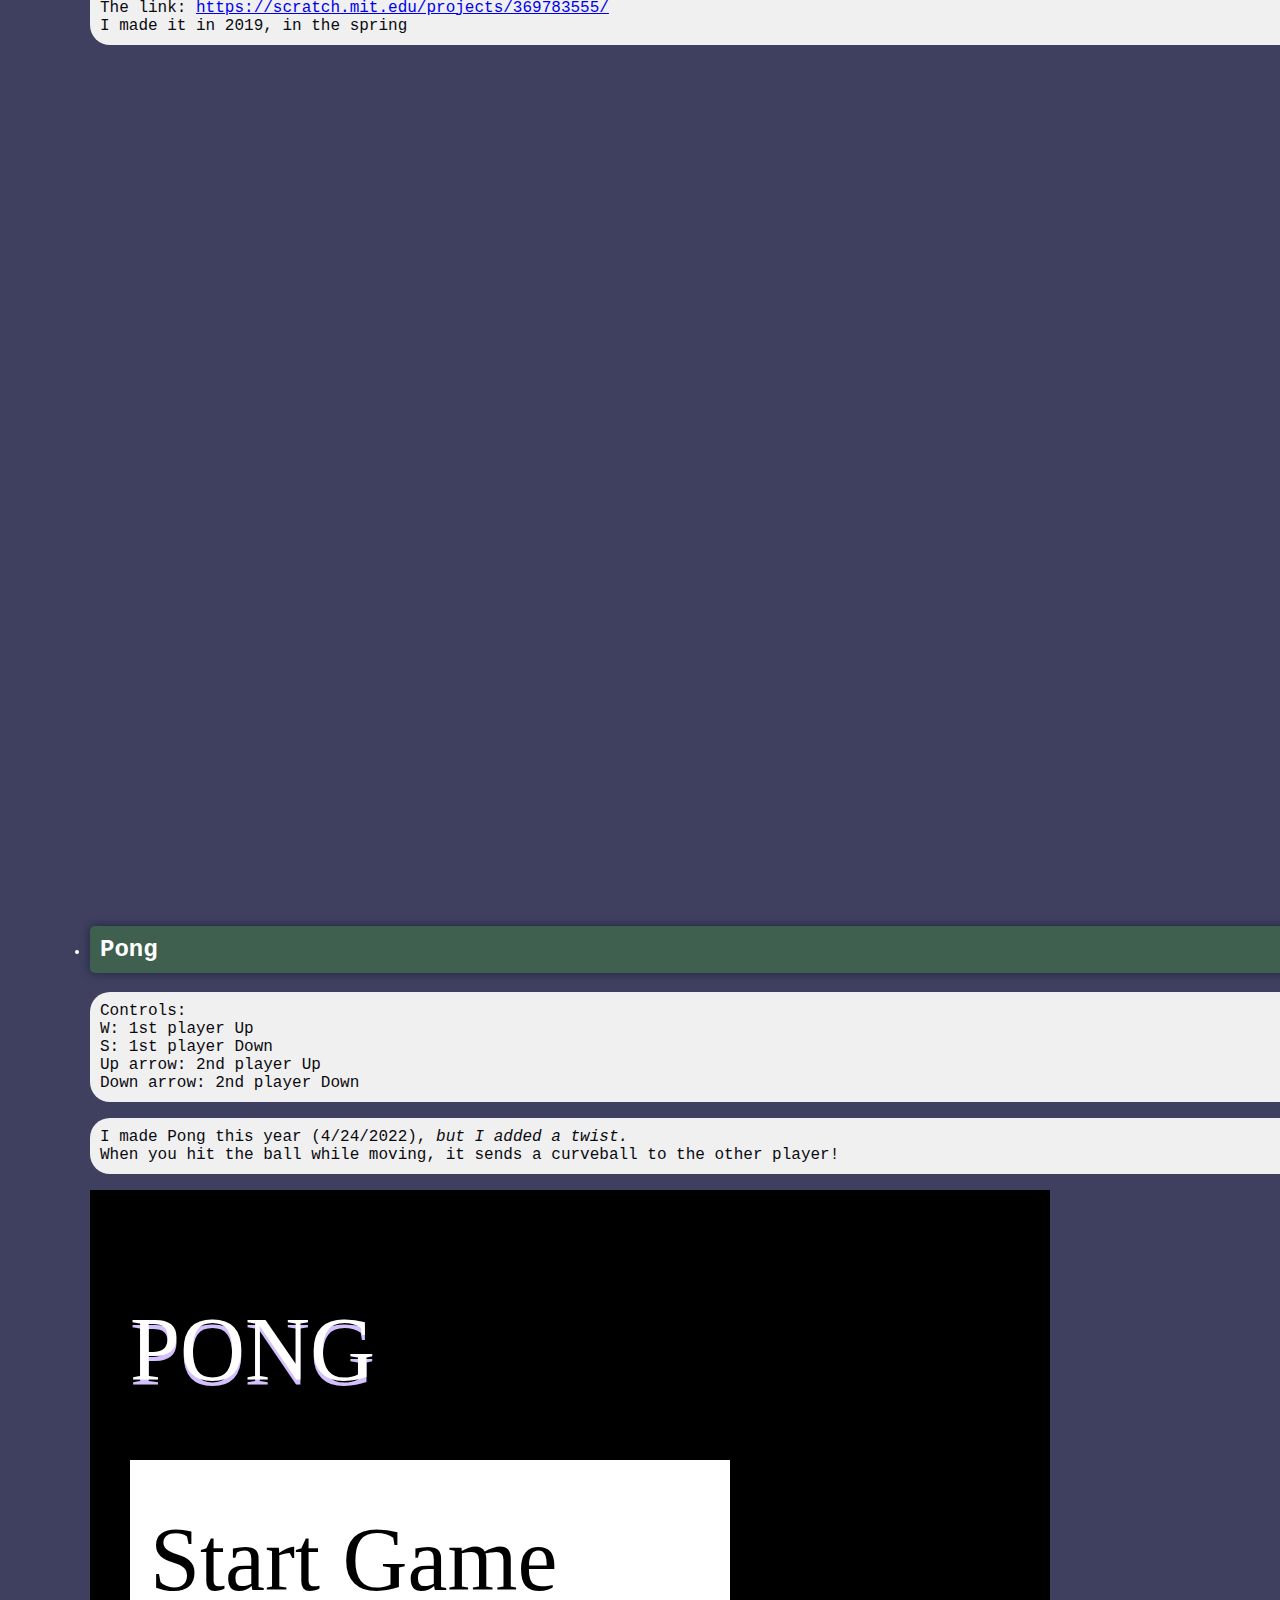
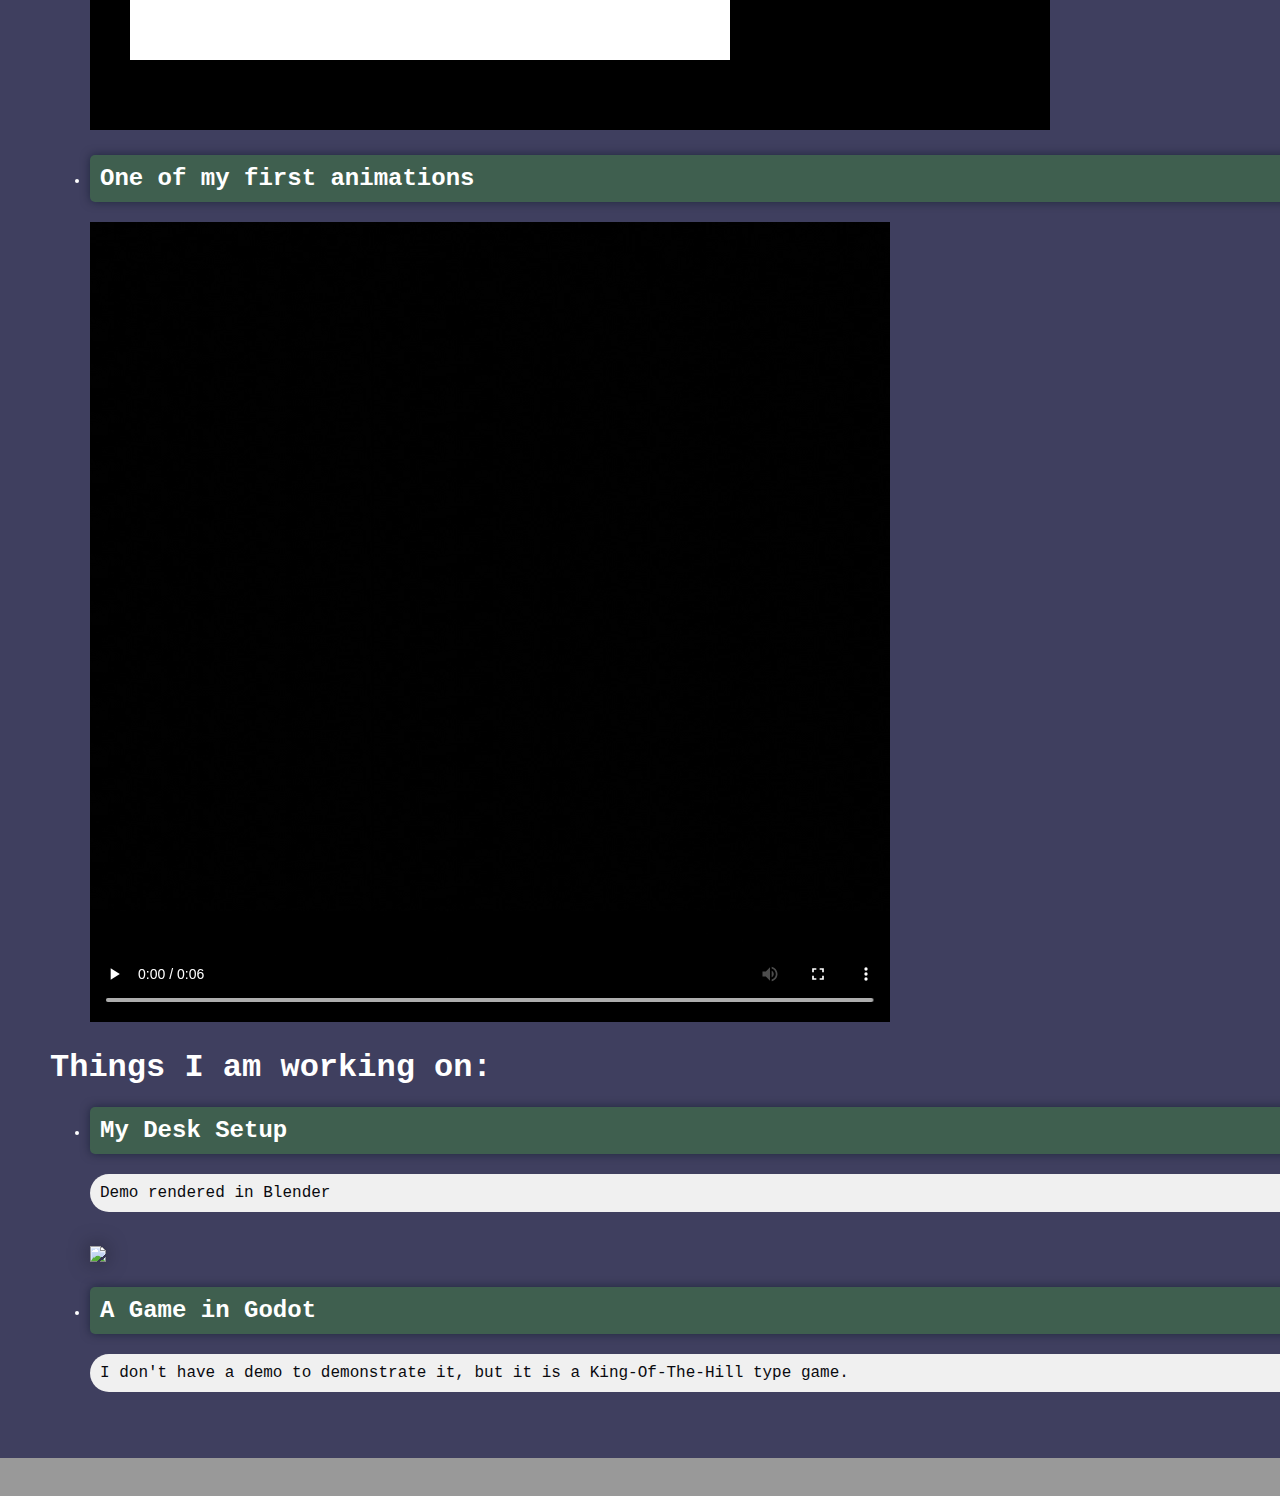
==== commit 324c2573: "canvas mosquito" ====
--- a/index.html
+++ b/index.html
@@ -23,7 +23,18 @@
     </div>
   </div>
   <div id="image">
-    <img src="Images/mosquito.png" alt="Mosquito">
+    <canvas id="mosquitoImg" width="64" height="96">
+      <script>
+        var ctx = document.getElementById("mosquitoImg").getContext("2d");
+
+        var img = new Image();
+
+        img.onload = function() {
+          ctx.drawImage(img, 0, 0)
+        }
+        img.src = "Images/mosquito.png";
+
+      </script>
   </div>
 </div>
 <div id="middle">
--- a/style.css
+++ b/style.css
@@ -73,7 +73,7 @@
   image-rendering: optimize-contrast;
   image-rendering: optimizeSpeed;
   image-rendering: pixelated;
-  image-rendering: -o-crisp-edges;
+  image-rendering: -o-crisp-edges;https://bit2death.github.io/
   image-rendering: -webkit-optimize-contrast;
   -ms-interpolation-mode: nearest-neighbor;
 }
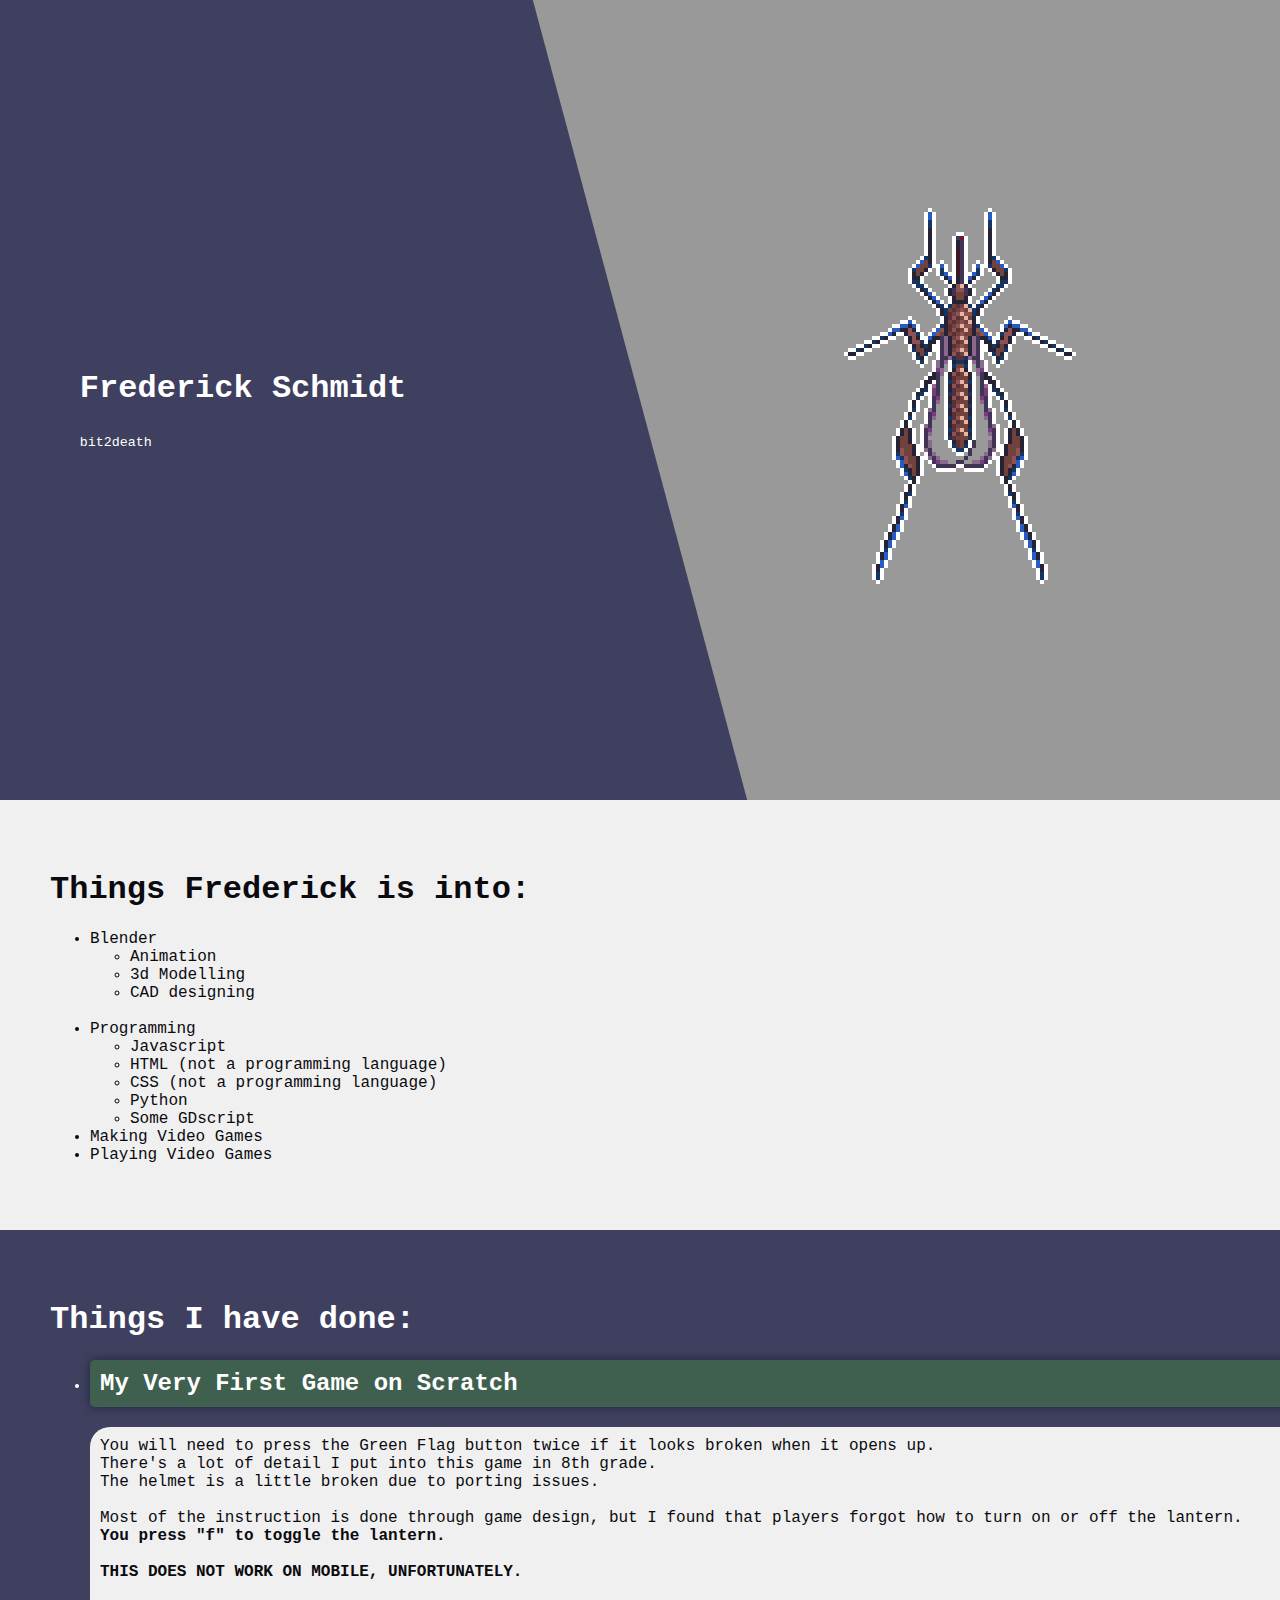
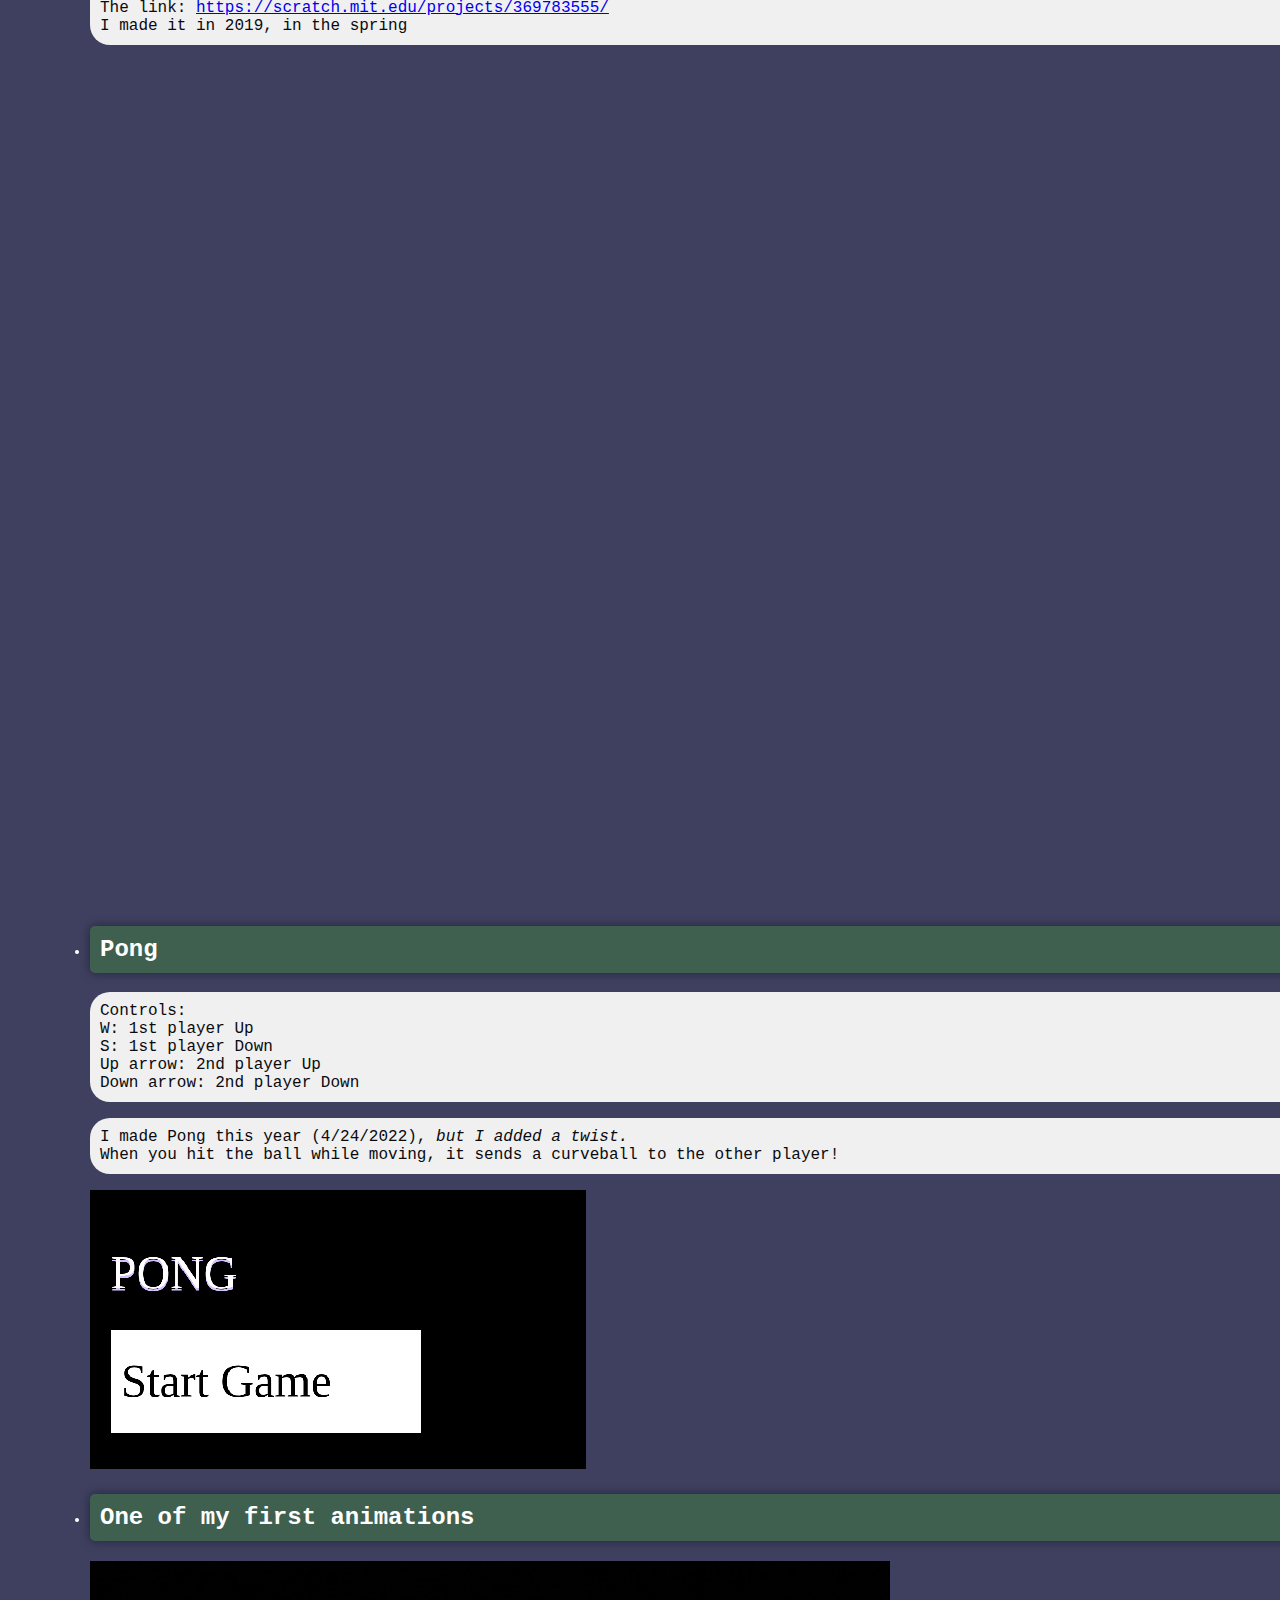
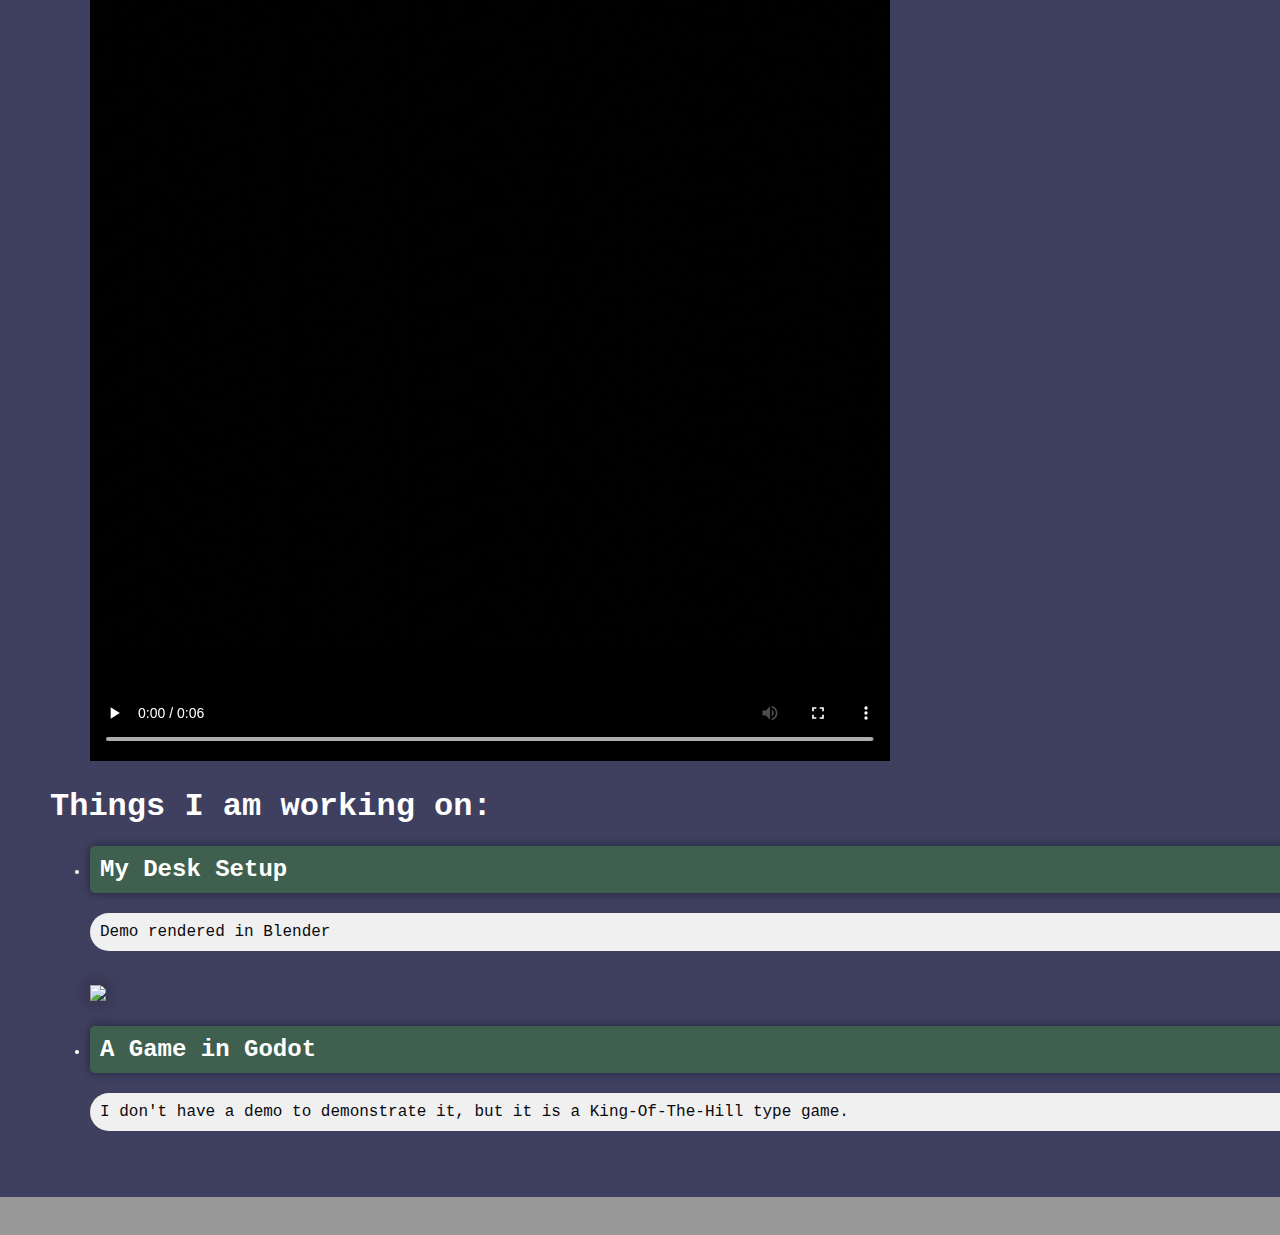
==== commit 16c5c125: "canvas pixel art fix + username under name" ====
--- a/index.html
+++ b/index.html
@@ -20,6 +20,7 @@
     <div class="skew left">
     <div class="unskew">
       <h1>Frederick Schmidt</h1>
+      <sub>bit2death</sub>
     </div>
   </div>
   <div id="image">
--- a/style.css
+++ b/style.css
@@ -102,6 +102,13 @@
 #image img{
   width: 50%;
 }
+canvas {
+  width: 40%;
+  image-rendering: -moz-crisp-edges;
+  image-rendering: -webkit-crisp-edges;
+  image-rendering: pixelated;
+  image-rendering: crisp-edges;
+}
 #Desk{
   width: 500px;
 }
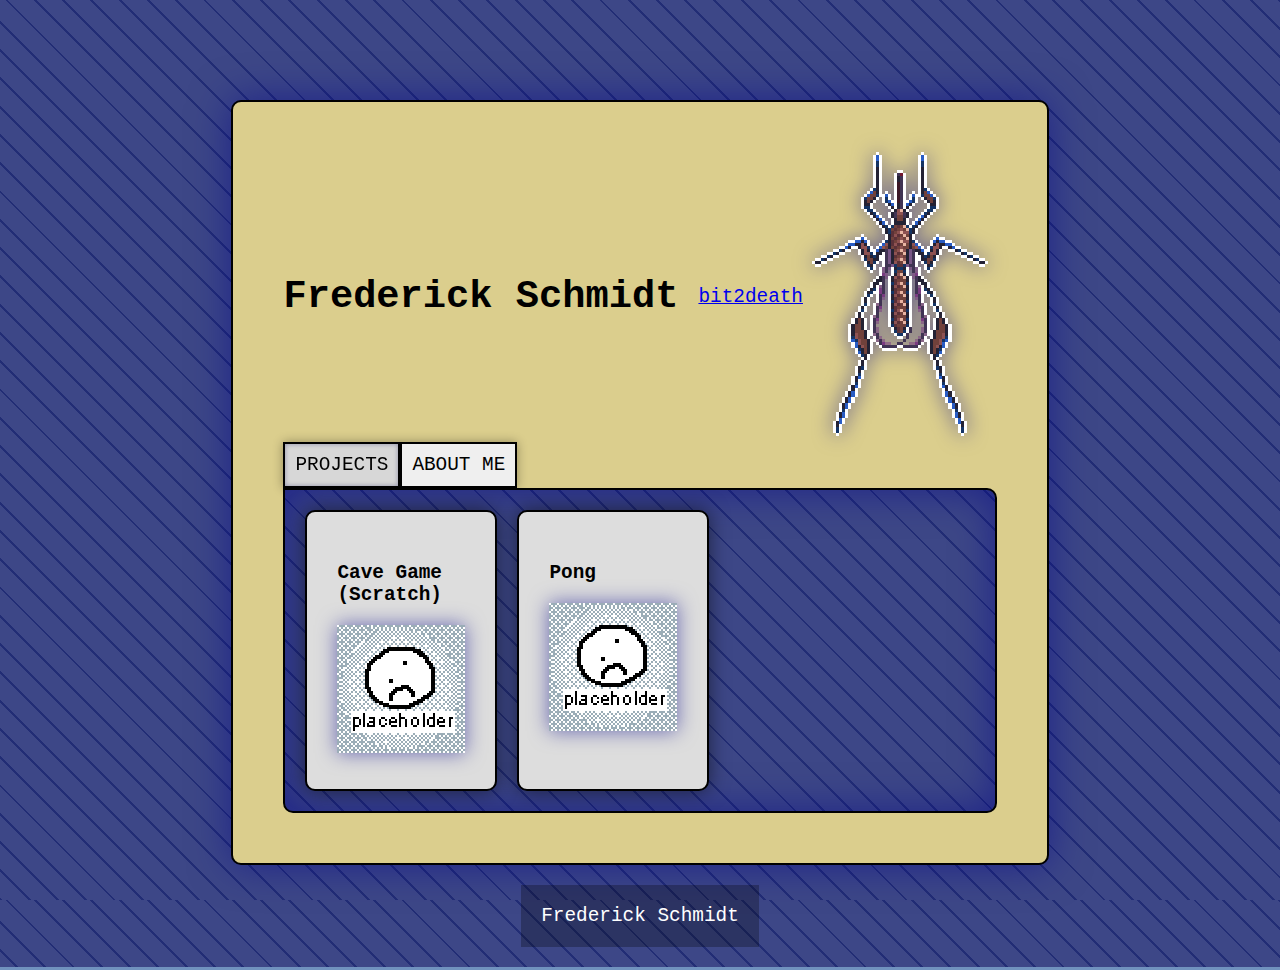
==== commit a16b316a: "essentially remade it (changed format more prioritized for projects and my experience)" ====
--- a/index.html
+++ b/index.html
@@ -1,8 +1,8 @@
 <!--
 BY FREDERICK SCHMIDT
-+=================================+
++==================================+
 ||  https://bit2death.github.io/  ||
-+=================================+
++==================================+
 
 GNU GENERAL PUBLIC LICENSE
    Version 3, 29 June 2007
@@ -15,122 +15,64 @@
   <title>Frederick Schmidt's Webpage</title>
   <link href="style.css" rel="stylesheet" type="text/css"></link>
 </head>
-<body onload="init()">
-  <div id="top">
-    <div class="skew left">
-    <div class="unskew">
-      <h1>Frederick Schmidt</h1>
-      <sub>bit2death</sub>
-    </div>
-  </div>
-  <div id="image">
-    <canvas id="mosquitoImg" width="64" height="96">
+<body>
+  <div id="mainPage">
+    <header>
+      <div class="Vcenter">
+        <h1>Frederick Schmidt</h1>
+        <sub><a href="https://github.com/bit2death" target="_blank">bit2death</a></sub>
+      </div>
+      <canvas id="mosquitoImg" width="64" height="96"></canvas>
       <script>
         var ctx = document.getElementById("mosquitoImg").getContext("2d");
 
         var img = new Image();
-
+        img.src = "Images/mosquito.png";
         img.onload = function() {
           ctx.drawImage(img, 0, 0)
         }
-        img.src = "Images/mosquito.png";
 
       </script>
+    </header>
+    <div id="tabBar">
+      <button id="projBtn" class="active" onclick="openTab(event, 'projects')">PROJECTS</button>
+      <button id="abtMeBtn" onclick="openTab(event, 'aboutMe')">ABOUT ME</button>
+    </div>
+
+    <div id="projects" class="tab">
+    </div>
+
+    <div id="aboutMe" class="tab" hidden>
+      <div>
+      <h2>Things I Know:</h2>
+      <ul>
+        <li>Blender
+          <ul>
+            <li>Animation</li>
+            <li>3d Modelling</li>
+            <li>CAD designing</li>
+          </ul>
+        </li>
+        <br />
+        <li>Programming
+          <ul>
+            <li>Javascript</li>
+            <li>HTML (not a programming language)</li>
+            <li>CSS (not a programming language)</li>
+            <li>Python</li>
+            <li>some C++</li>
+            <li>Learning Java</li>
+            <li>GDscript</li>
+          </ul>
+        </li>
+        <li>Making Video Games</li>
+        </ul>
+      </div>
+    </div>
   </div>
-</div>
-<div id="middle">
-<h1>Things Frederick is into:</h1>
-<ul>
-  <li>Blender
-    <ul>
-      <li>Animation</li>
-      <li>3d Modelling</li>
-      <li>CAD designing</li>
-    </ul>
-  </li>
-  <br />
-  <li>Programming
-    <ul>
-      <li>Javascript</li>
-      <li>HTML (not a programming language)</li>
-      <li>CSS (not a programming language)</li>
-      <li>Python</li>
-      <li>Some GDscript</li>
-    </ul>
-  </li>
-  <li>Making Video Games</li>
-  <li>Playing Video Games</li>
-</ul>
-</div>
-
-
-<div id="bottom">
-  <h1>Things I have done:</h1>
-  <ul>
-    <!--  I almost forgot about my first game.  It has so much stuff packed into it.  -->
-    <li id="scratchGame">
-      <h2>My Very First Game on Scratch</h2>
-      <p>
-        You will need to press the Green Flag button twice if it looks broken when it opens up.<br />
-        There's a lot of detail I put into this game in 8th grade.<br />
-        The helmet is a little broken due to porting issues.<br />
-        <br />
-        Most of the instruction is done through game design, but I found that players forgot how to turn on or off the lantern.<br />
-        <b>You press "f" to toggle the lantern.</b><br /><br />
-        <b>THIS DOES NOT WORK ON MOBILE, UNFORTUNATELY.</b><br /><br />
-        The link: <a href="https://scratch.mit.edu/projects/369783555/">https://scratch.mit.edu/projects/369783555/</a>
-        <br />
-        I made it in 2019, in the spring
-      </p>
-      <iframe id="scratchGameiframe" src="https://scratch.mit.edu/projects/369783555/embed" allowtransparency="true" width="485" height="402" frameborder="0" scrolling="no" allowfullscreen></iframe>
-
-    </li>
-    <li>
-      <h2>Pong</h2>
-      <p>Controls:<br />
-        W: 1st player Up<br />
-        S: 1st player Down<br />
-        Up arrow: 2nd player Up<br />
-        Down arrow: 2nd player Down<br />
-      </p>
-
-      <p>I made Pong this year (4/24/2022), <i>but I added a twist.</i><br />
-        When you hit the ball while moving, it sends a curveball to the other player!<br />
-      </p>
-      <div id="canvasDiv">
-        <canvas id="CanvasPong">Canvas doesn't appear to be working.</canvas>
-      </div>
-    </li>
-    <li>
-      <h2>One of my first animations</h2>
-
-      <video controls>
-        <source src="Videos/DD.mp4" type="video/mp4">
-          Your browser does not support the Video Tag
-      </video>
-
-
-    </li>
-  </ul>
-
-<h1>Things I am working on:</h1>
-  <ul>
-    <li>
-      <h2>My Desk Setup</h2>
-      <p>Demo rendered in Blender</p>
-      <br />
-      <img id="Desk"src="Images/New_Desktop_Setup.gif">
-    </li>
-    <li>
-      <h2>A Game in Godot</h2>
-      <p>I don't have a demo to demonstrate it, but it is a King-Of-The-Hill type game.</p>
-    </li>
-  </ul>
-
-
-</div>
-</li>
-</div>
-<script src="Scripts/pongScript.js"></script>
+  <footer>
+    <p>Frederick Schmidt</p>
+  </footer>
+  <script src="script.js"></script>
 </body>
 </html>
--- a/style.css
+++ b/style.css
@@ -1,114 +1,203 @@
+
+/* *{
+  box-shadow: 0px 0px 10px #0005;
+  border: 1px solid #777;
+  padding: 5px;
+} */
+
+html{
+  padding: 0;
+  height: 100%;
+}
+
+*:not(h1, sub){
+  font-family: monospace, sans-serif, Arial;
+  font-size: 1.1rem;
+}
+
 body{
-  font-family: monospace, sans-serif, Arial;
-  background-color: #999;
-  color: #fff;
+  color: #000;
   margin: 0;
-}
-/*
-div, h1, h2, h3, p{
-  box-shadow: 0px 0px 10px rgba(0, 0, 0, .3);
-  border: 1px solid #777;
-  padding: 10px;
-}
-*/
-#top{
-  display: grid;
-  position: relative;
-  grid-template-columns: 50% 50%;
-  height: 800px;
-}
-#middle{
-  position: relative;
-  width: 100%;
-  color: #0a0a0f;
-  background-color: #f0f0f0;
+  width: 100%;
+  align-items: center;
+  justify-content: center;
+  display: flex;
+  flex-direction: column;
+  padding-top: 100px;
+}
+
+#mainPage{
+  box-shadow: 0px 0px 40px #0088;
+  border: 2px solid black;
+  border-radius: 10px;
   padding: 50px;
-}
-#bottom{
-  width: 100%;
-  padding: 50px;
-  background-color: #3f3f5f;
-}
-.skew{
-  transform: skew(15deg, 0)
-}
-.unskew{
-  transform: skew(-15deg, 0);
-}
-.left{
-  display: flex;
-  background-color: #3f3f5f;
-  transform: skew(15deg, 0);
-  margin-left: -180px;
-  padding-left: 260px;
-  align-items: center;
-}
-#top .left{
-  animation-name: slide-in-left;
-  animation-timing-function: ease-out;
-  animation-duration: 1.5s;
-}
-
-@keyframes slide-in-left{
-  0%{transform: translateX(-100%) skew(0deg);}
-  100%{transform: translateX(0) skew(15deg);}
-}
-
-#image{
+  background-color: #dbce8d;
+  max-width: 1500px;
+  width: max-content;
+}
+
+header{
+  display: flex;
+  flex-direction: row;
+  justify-content: space-between;
+  height: min-content;
+}
+
+header div{
   display: flex;
   flex-direction: column;
   justify-content: center;
   align-items: center;
-}
-p{
-  background-color: #f0f0f0;
-  border-radius: 20px;
+  gap: 20px;
+  flex-direction: row;
+}
+
+.rounded{
+  border-radius: 10px;
+}
+
+#tabBar{
+  border: 0;
+  display: flex;
+  flex-direction: row;
+  box-shadow: 0px 0px 10px #0005;
+  width: max-content;
+}
+
+#tabBar button:hover{
+  animation-timing-function:ease-out;
+  animation-name: popOut;
+  animation-duration: .1s;
+  transform:scale(1.05);
+  box-shadow: 0px 0px 10px #0055;
+}
+
+@keyframes popOut{
+  0%{
+    transform:scale(1);
+    box-shadow: 0px 0px 0px #0055;
+  }
+  100%{
+    transform:scale(1.05);
+    box-shadow: 0px 0px 10px #0055;
+  }
+}
+
+#tabBar button:active, #tabBar button.active{
+  animation-timing-function:ease-out;
+  animation-name: popIn;
+  animation-duration: .15s;
+  box-shadow: 0px 0px 5px #0055 inset;
+  filter:brightness(.9);
+}
+
+@keyframes popIn{
+  0%{
+    filter:brightness(2);
+    transform:scaleX(1.5) scaleY(.75);
+    box-shadow: 0px 0px 10px #0055 inset;
+  }
+  50%{
+    transform:scaleX(.8) scaleY(1.3);
+  }
+  100%{
+    filter:brightness(.9);
+    transform:scale(1);
+    box-shadow: 0px 0px 5px #0055 inset;
+  }
+}
+
+#tabBar button{
+  border: 2px solid black;
   padding: 10px;
-  color: #0a0a0f;
-}
+  margin: 0;
+  user-select: none;
+}
+
 img{
   width: 100%;
+  border-radius: 10px;
   filter: drop-shadow(0px 0px 10px rgba(0, 0, 0, 0.5));
   image-rendering: -moz-crisp-edges;
   image-rendering: optimize-contrast;
   image-rendering: optimizeSpeed;
   image-rendering: pixelated;
-  image-rendering: -o-crisp-edges;https://bit2death.github.io/
+  image-rendering: -o-crisp-edges;
   image-rendering: -webkit-optimize-contrast;
   -ms-interpolation-mode: nearest-neighbor;
-}
-iframe{
-  width: 970px;
-  height: 840px;
-}
-@media only screen and (max-width: 1160px){
-  iframe{
-    position: relative;
-    left: 0;
-    width: 100%;
-  }
-}
-
-video{
-  width: 800px;
-  height: 800px;
-}
-h2{
-  background-color: #3f5f4f;
-  padding: 10px;
-  border-radius: 5px;
-  box-shadow: 0px 0px 10px rgba(0, 15, 30, 0.5);
-}
-#image img{
-  width: 50%;
-}
+  -moz-osx-font-smoothing: grayscale;
+}
+
 canvas {
-  width: 40%;
+  width: 10em;
   image-rendering: -moz-crisp-edges;
   image-rendering: -webkit-crisp-edges;
   image-rendering: pixelated;
   image-rendering: crisp-edges;
-}
-#Desk{
-  width: 500px;
-}
+  filter:drop-shadow(0 0 10px #0088);
+}
+
+#projects, #aboutMe , body{
+  background-color: #7092BE;
+  background-image: repeating-linear-gradient(45deg,#222d75,#222d75 2px, #3d4787 2px,#3d4787 20px);
+}
+#projects, #aboutMe{
+  padding: 20px;
+  border: 2px solid black;
+  box-shadow: 0px 0px 40px #0088 inset;
+  border-radius: 0 10px 10px 10px;
+}
+.projImg{
+  width: 100%;
+}
+
+#projects{
+  display: flex;
+  flex-direction: row;
+  gap: 20px;
+  flex-wrap: wrap;
+}
+
+.proj{
+  width: 10vw;
+}
+.proj:hover{
+  animation-timing-function:ease-out;
+  animation-name: popOut;
+  animation-duration: .1s;
+  transform: scale(1.05);
+}
+.proj:active{
+  animation-timing-function:ease-out;
+  animation-name: popIn;
+  animation-duration: .15s;
+  box-shadow: 0px 0px 5px #0055 inset;
+}
+
+#projects > *, #aboutMe > *{
+  background-color: #ddd;
+  padding: 30px;
+  border: 2px solid black;
+  border-radius: 10px;
+  box-shadow: 0 0 20px #0008;
+}
+
+#aboutMe > *{
+  width: 100%;
+}
+
+footer:hover{
+  background: #000a;
+}
+
+footer{
+  margin: 20px;
+  color: #fff;
+  background: #0004;
+  padding: 20px;
+  user-select: none;
+}
+
+footer p{
+  margin: 0;
+}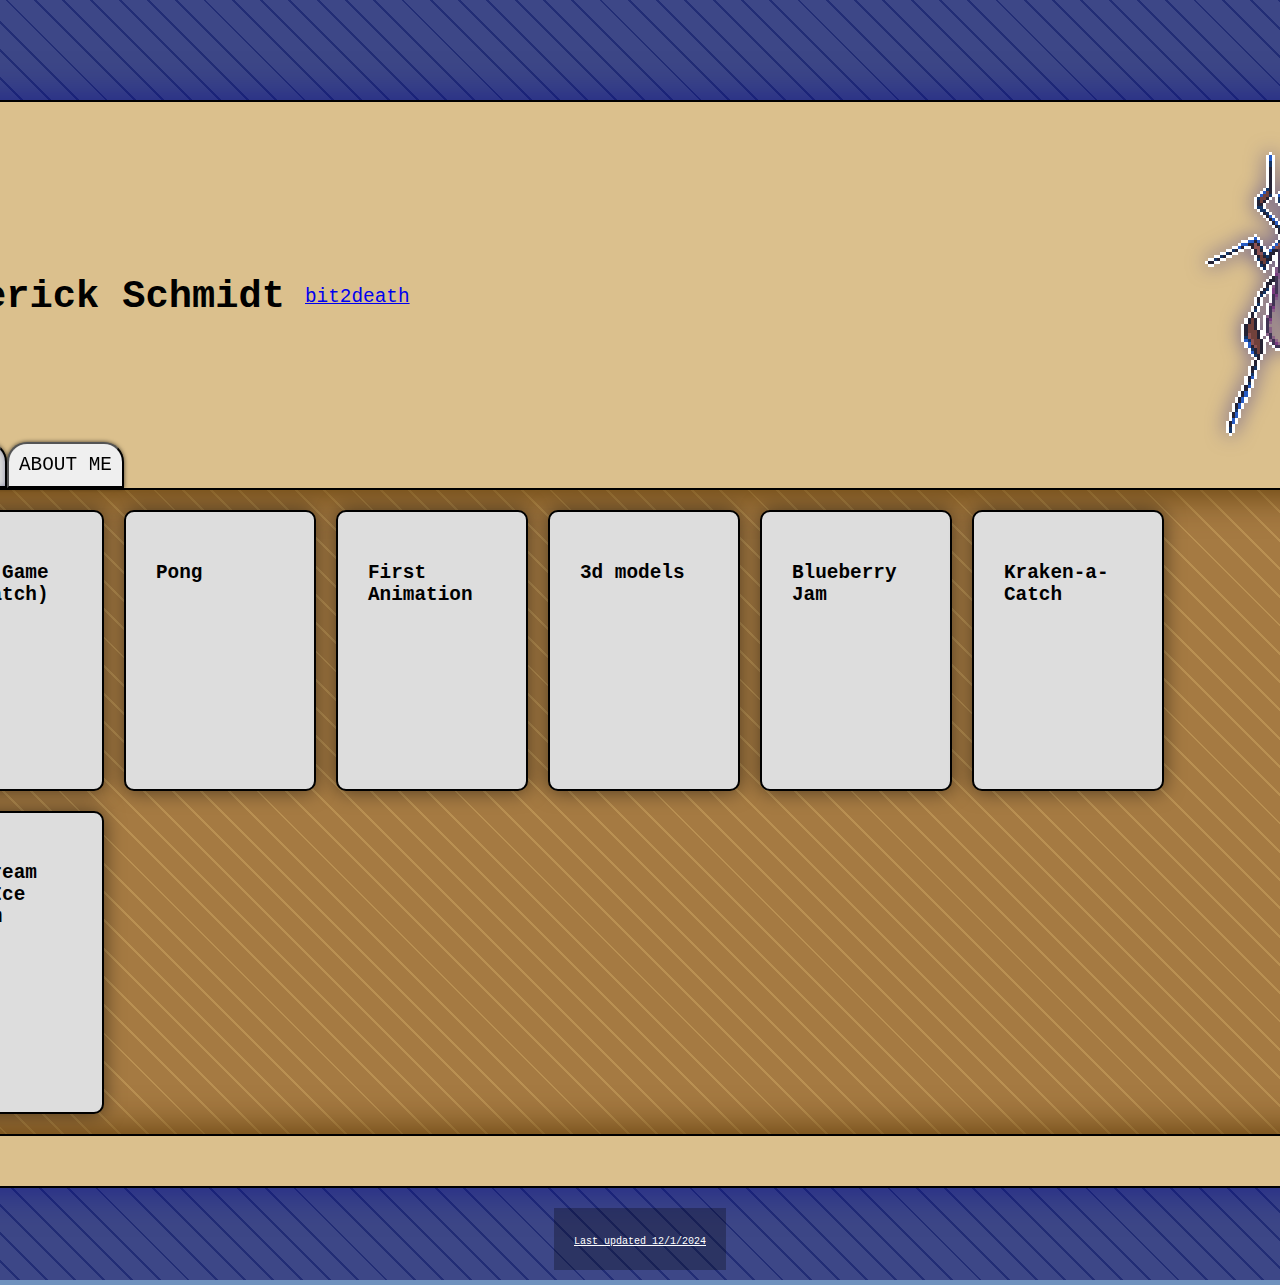
==== commit a4a83e64: "added more recent projects, updated colors" ====
--- a/index.html
+++ b/index.html
@@ -29,7 +29,7 @@
         var img = new Image();
         img.src = "Images/mosquito.png";
         img.onload = function() {
-          ctx.drawImage(img, 0, 0)
+          ctx.drawImage(img, 0, 0);
         }
 
       </script>
@@ -50,6 +50,9 @@
           <ul>
             <li>Animation</li>
             <li>3d Modelling</li>
+            <li>Rigging</li>
+            <li>Rendering/Baking</li>
+            <li></li>
             <li>CAD designing</li>
           </ul>
         </li>
@@ -57,11 +60,11 @@
         <li>Programming
           <ul>
             <li>Javascript</li>
-            <li>HTML (not a programming language)</li>
-            <li>CSS (not a programming language)</li>
+            <li>HTML</li>
+            <li>CSS</li>
             <li>Python</li>
-            <li>some C++</li>
-            <li>Learning Java</li>
+            <li>C++</li>
+            <li>Java</li>
             <li>GDscript</li>
           </ul>
         </li>
@@ -71,7 +74,7 @@
     </div>
   </div>
   <footer>
-    <p>Frederick Schmidt</p>
+    <a href = "https://github.com/bit2death/bit2death.github.io">Last updated 12/1/2024<a>
   </footer>
   <script src="script.js"></script>
 </body>
--- a/style.css
+++ b/style.css
@@ -16,6 +16,8 @@
 }
 
 body{
+  background-color: #7092BE;
+  background-image: repeating-linear-gradient(45deg,#222d75,#222d75 2px, #3d4787 2px,#3d4787 20px);
   color: #000;
   margin: 0;
   width: 100%;
@@ -31,7 +33,7 @@
   border: 2px solid black;
   border-radius: 10px;
   padding: 50px;
-  background-color: #dbce8d;
+  background-color: #dbc08d;
   max-width: 1500px;
   width: max-content;
 }
@@ -57,41 +59,47 @@
 }
 
 #tabBar{
-  border: 0;
-  display: flex;
-  flex-direction: row;
-  box-shadow: 0px 0px 10px #0005;
+  display: flex;
+  flex-direction: row;
+  filter: drop-shadow(0 0 2px#000a);
   width: max-content;
 }
 
+#tabBar button{
+  border-radius: 20px 20px 0 0;
+  padding: 10px;
+  margin: 0;
+  user-select: none;
+}
+
 #tabBar button:hover{
   animation-timing-function:ease-out;
-  animation-name: popOut;
+  animation-name: hover;
   animation-duration: .1s;
   transform:scale(1.05);
   box-shadow: 0px 0px 10px #0055;
 }
 
-@keyframes popOut{
+@keyframes hover{
   0%{
-    transform:scale(1);
+    transform:scale(1, 1);
     box-shadow: 0px 0px 0px #0055;
   }
   100%{
-    transform:scale(1.05);
+    transform:scale(1, 1.2);
     box-shadow: 0px 0px 10px #0055;
   }
 }
 
 #tabBar button:active, #tabBar button.active{
   animation-timing-function:ease-out;
-  animation-name: popIn;
+  animation-name: click;
   animation-duration: .15s;
   box-shadow: 0px 0px 5px #0055 inset;
   filter:brightness(.9);
 }
 
-@keyframes popIn{
+@keyframes click{
   0%{
     filter:brightness(2);
     transform:scaleX(1.5) scaleY(.75);
@@ -107,12 +115,6 @@
   }
 }
 
-#tabBar button{
-  border: 2px solid black;
-  padding: 10px;
-  margin: 0;
-  user-select: none;
-}
 
 img{
   width: 100%;
@@ -137,14 +139,11 @@
   filter:drop-shadow(0 0 10px #0088);
 }
 
-#projects, #aboutMe , body{
-  background-color: #7092BE;
-  background-image: repeating-linear-gradient(45deg,#222d75,#222d75 2px, #3d4787 2px,#3d4787 20px);
-}
 #projects, #aboutMe{
+  background-image: repeating-linear-gradient(45deg,#b99052,#b99052 2px, #a57a42 2px,#a57a42 20px);
   padding: 20px;
   border: 2px solid black;
-  box-shadow: 0px 0px 40px #0088 inset;
+  box-shadow: 0px 0px 40px #583500 inset;
   border-radius: 0 10px 10px 10px;
 }
 .projImg{
@@ -187,17 +186,23 @@
 }
 
 footer:hover{
-  background: #000a;
+  background: #0006;
 }
 
 footer{
-  margin: 20px;
+  text-align: center;
+  margin: 20px 20px 10px 20px;
   color: #fff;
   background: #0004;
   padding: 20px;
-  user-select: none;
 }
 
 footer p{
   margin: 0;
+}
+footer a{
+  text-decoration: underline;
+  font-size: 10px;
+  color: #fff;
+  margin: 0;
 }